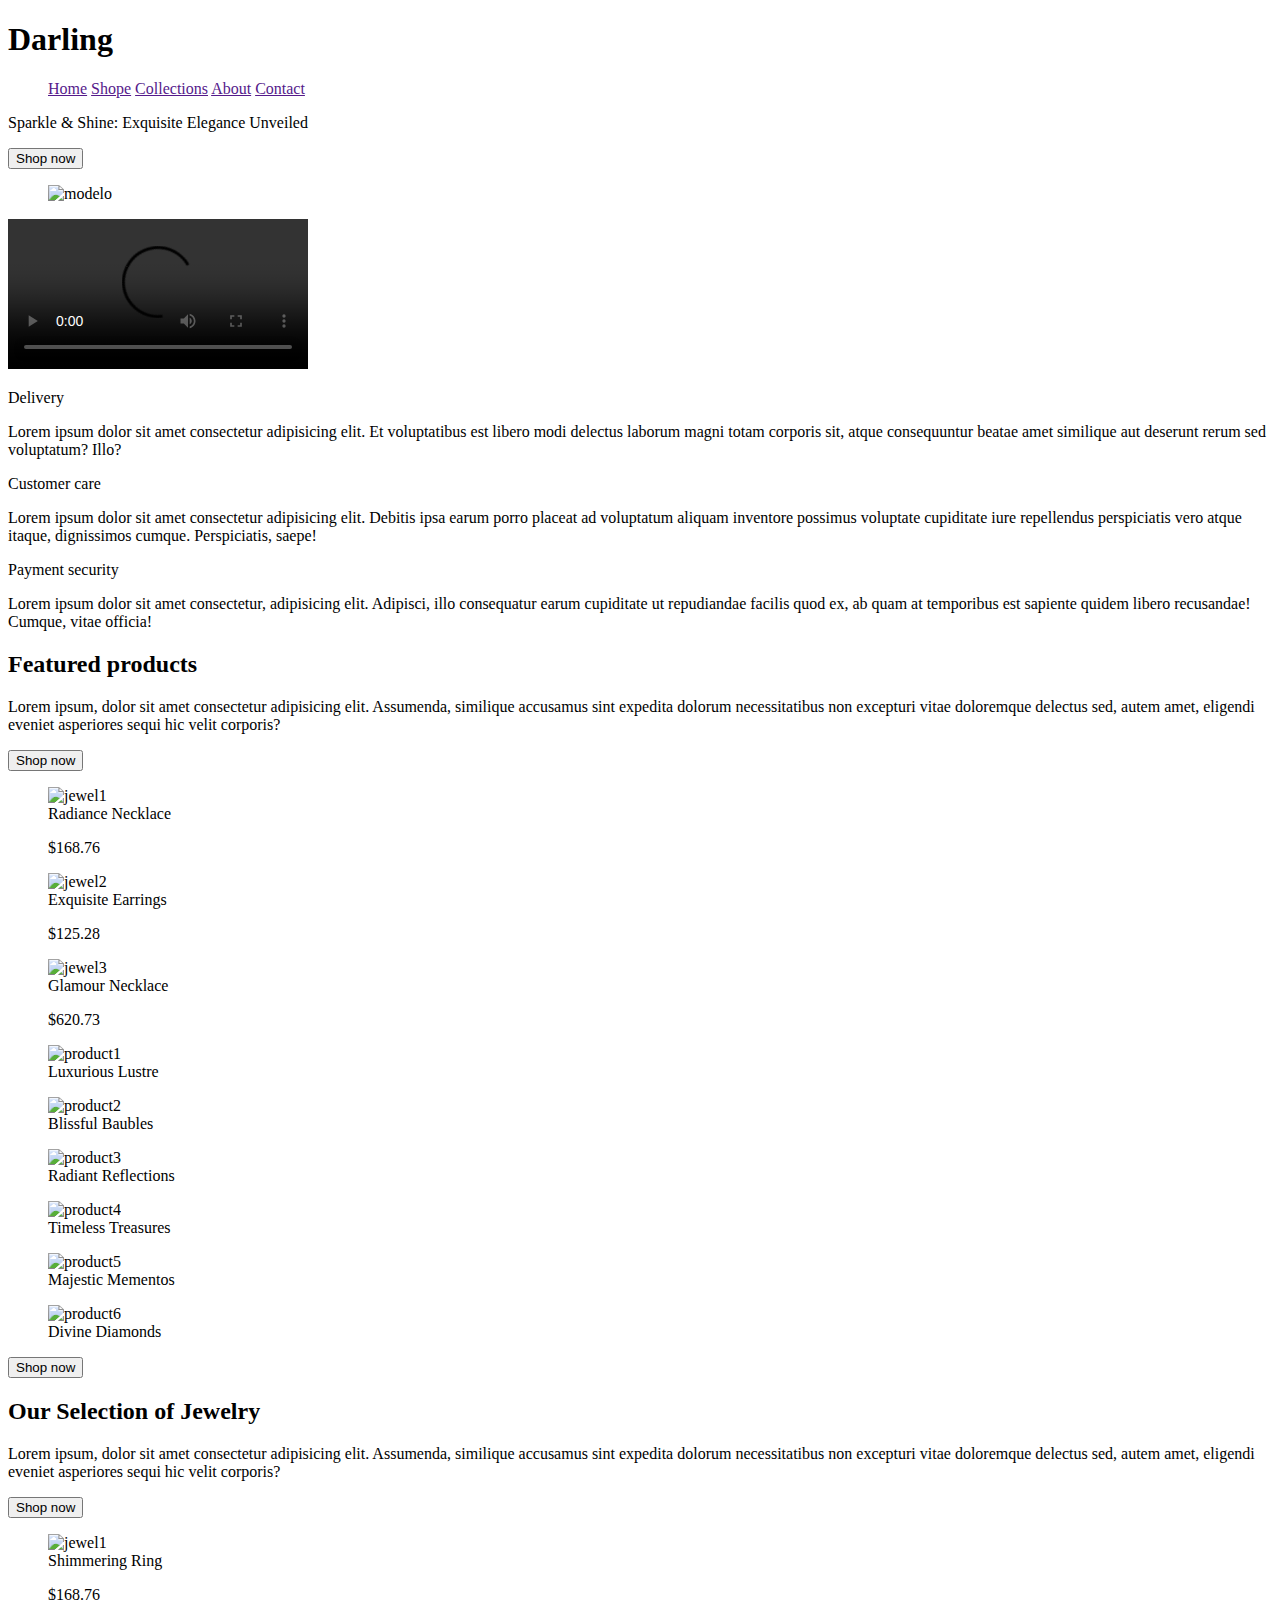
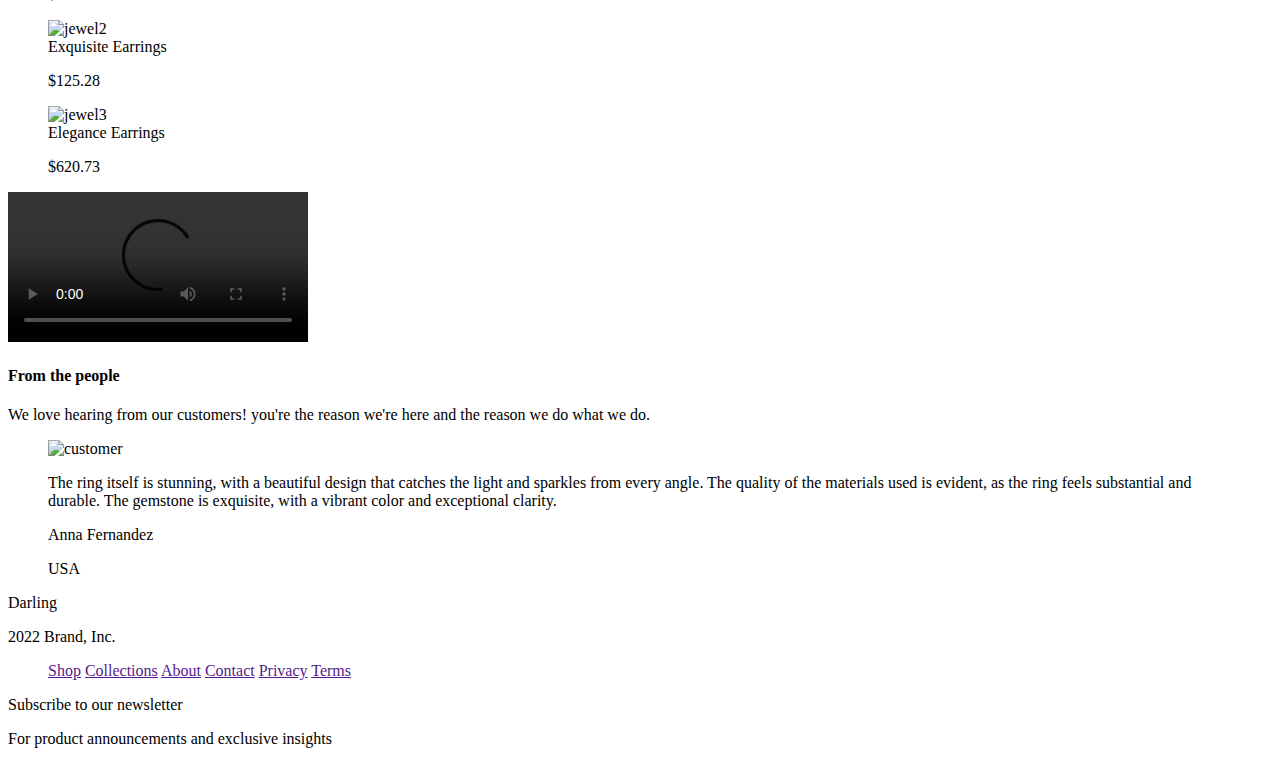
==== index.html @ a0c326d1 "Implementación inicial HTML" ====
<!DOCTYPE html>
<html lang="en">
  <head>
    <meta charset="UTF-8" />
    <meta name="viewport" content="width=device-width, initial-scale=1.0" />
    <link rel="stylesheet" href="./styles.css" />
    <title>Proyecto Integrador 1: Joyería</title>
  </head>

  <body>
    <header>
      <section>
        <h1>Darling</h1>
      </section>
      <nav>
        <ul class="navegation">
          <a href="">Home</a>
          <a href="">Shope</a>
          <a href="">Collections</a>
          <a href="">About</a>
          <a href="">Contact</a>
        </ul>
      </nav>
    </header>

    <section class="main-section">
      <main>
        <p>Sparkle & Shine: Exquisite Elegance Unveiled</p>
        <button name="button">Shop now</button>
        <figure>
          <img src="" alt="modelo" />
        </figure>
        <video src="" controls>
          <p>
            Tu navegador no soporta HTML5 video. Aquí está el
            <a href="">enlace del video</a>.
          </p>
        </video>
      </main>
    </section>

    <section class="iconos">
      <div>
        <p class="title">Delivery</p>
        <p>
          Lorem ipsum dolor sit amet consectetur adipisicing elit. Et
          voluptatibus est libero modi delectus laborum magni totam corporis
          sit, atque consequuntur beatae amet similique aut deserunt rerum sed
          voluptatum? Illo?
        </p>
      </div>
      <div>
        <p class="title">Customer care</p>
        <p>
          Lorem ipsum dolor sit amet consectetur adipisicing elit. Debitis ipsa
          earum porro placeat ad voluptatum aliquam inventore possimus voluptate
          cupiditate iure repellendus perspiciatis vero atque itaque,
          dignissimos cumque. Perspiciatis, saepe!
        </p>
      </div>
      <div>
        <p class="title">Payment security</p>
        <p>
          Lorem ipsum dolor sit amet consectetur, adipisicing elit. Adipisci,
          illo consequatur earum cupiditate ut repudiandae facilis quod ex, ab
          quam at temporibus est sapiente quidem libero recusandae! Cumque,
          vitae officia!
        </p>
      </div>
    </section>

    <section class="featured">
      <h2>Featured products</h2>
      <p>
        Lorem ipsum, dolor sit amet consectetur adipisicing elit. Assumenda,
        similique accusamus sint expedita dolorum necessitatibus non excepturi
        vitae doloremque delectus sed, autem amet, eligendi eveniet asperiores
        sequi hic velit corporis?
      </p>
      <button name="button">Shop now</button>
      <div>
        <figure>
          <img src="" alt="jewel1" />
          <figcaption>Radiance Necklace</figcaption>
          <p>$168.76</p>
        </figure>
        <figure>
          <img src="" alt="jewel2" />
          <figcaption>Exquisite Earrings</figcaption>
          <p>$125.28</p>
        </figure>
        <figure>
          <img src="" alt="jewel3" />
          <figcaption>Glamour Necklace</figcaption>
          <p>$620.73</p>
        </figure>
      </div>
    </section>

    <section class="Collections">
      <figure>
        <img src="" alt="product1" />
        <figcaption>Luxurious Lustre</figcaption>
      </figure>
      <figure>
        <img src="" alt="product2" />
        <figcaption>Blissful Baubles</figcaption>
      </figure>
      <figure>
        <img src="" alt="product3" />
        <figcaption>Radiant Reflections</figcaption>
      </figure>
      <figure>
        <img src="" alt="product4" />
        <figcaption>Timeless Treasures</figcaption>
      </figure>
      <figure>
        <img src="" alt="product5" />
        <figcaption>Majestic Mementos</figcaption>
      </figure>
      <figure>
        <img src="" alt="product6" />
        <figcaption>Divine Diamonds</figcaption>
      </figure>
      <button name="button">Shop now</button>
    </section>

    <section class="selection">
      <h2>Our Selection of Jewelry</h2>
      <p>
        Lorem ipsum, dolor sit amet consectetur adipisicing elit. Assumenda,
        similique accusamus sint expedita dolorum necessitatibus non excepturi
        vitae doloremque delectus sed, autem amet, eligendi eveniet asperiores
        sequi hic velit corporis?
      </p>
      <button name="button">Shop now</button>
      <div>
        <figure>
          <img src="" alt="jewel1" />
          <figcaption>Shimmering Ring</figcaption>
          <p>$168.76</p>
        </figure>
        <figure>
          <img src="" alt="jewel2" />
          <figcaption>Exquisite Earrings</figcaption>
          <p>$125.28</p>
        </figure>
        <figure>
          <img src="" alt="jewel3" />
          <figcaption>Elegance Earrings</figcaption>
          <p>$620.73</p>
        </figure>
      </div>
    </section>

    <section class="story">
      <video src="" controls>
        <h3>Our story</h3>
        <p>
          Tu navegador no soporta HTML5 video. Aquí está el
          <a href="">enlace del video</a>.
        </p>
      </video>
    </section>

    <section class="our-customers">
      <div>
        <h4>From the people</h4>
        <p>
          We love hearing from our customers! you're the reason we're here and
          the reason we do what we do.
        </p>
      </div>
      <div class="experiences">
        <figure>
          <img src="" alt="customer" />
          <p>
            The ring itself is stunning, with a beautiful design that catches
            the light and sparkles from every angle. The quality of the
            materials used is evident, as the ring feels substantial and
            durable. The gemstone is exquisite, with a vibrant color and
            exceptional clarity.
          </p>
          <p>Anna Fernandez</p>
          <p>USA</p>
        </figure>
      </div>
    </section>

    <footer>
      <div>
        <p>Darling</p>
        <p>2022 Brand, Inc.</p>
      </div>
      <nav>
        <ul class="navegation-footer">
          <a href="">Shop</a>
          <a href="">Collections</a>
          <a href="">About</a>
          <a href="">Contact</a>
          <a href="">Privacy</a>
          <a href="">Terms</a>
        </ul>
      </nav>
      <div class="suscription">
        <p>Subscribe to our newsletter</p>
        <p>For product announcements and exclusive insights</p>
      </div>
    </footer>
  </body>
</html>
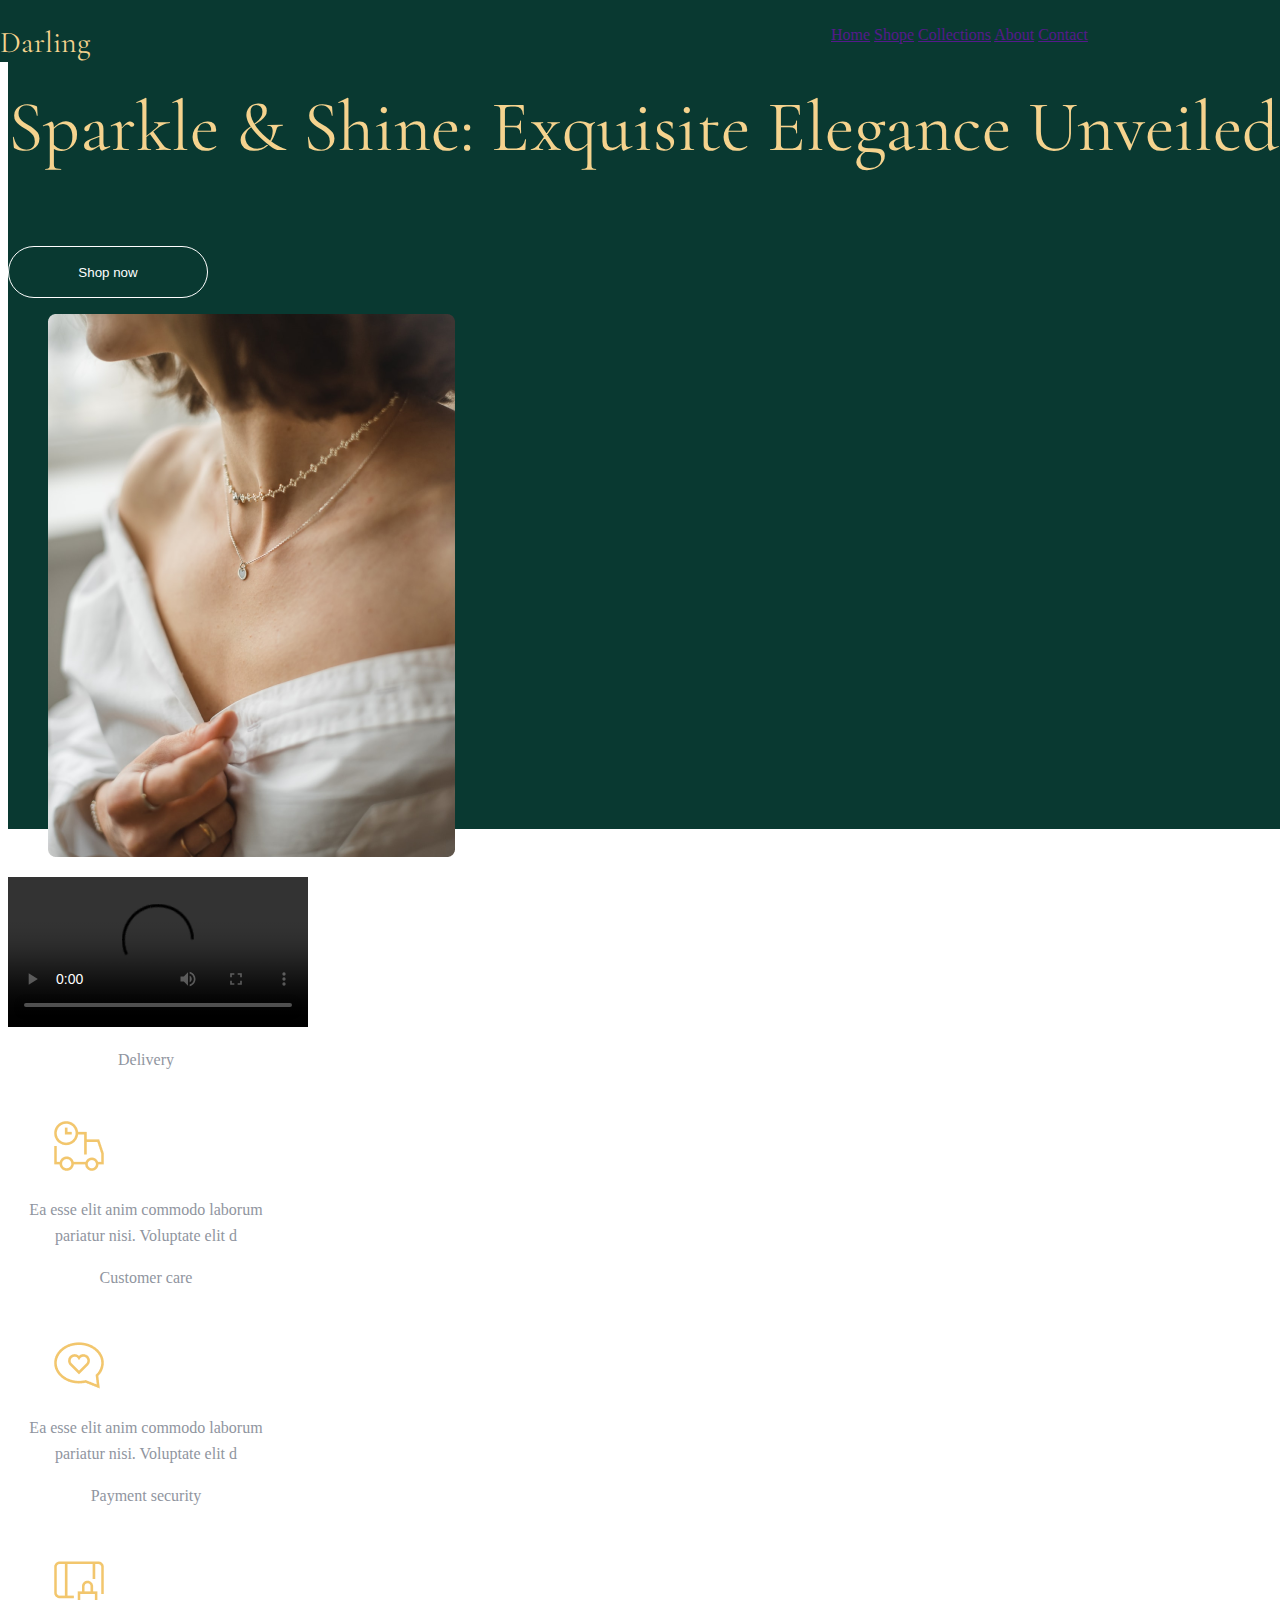
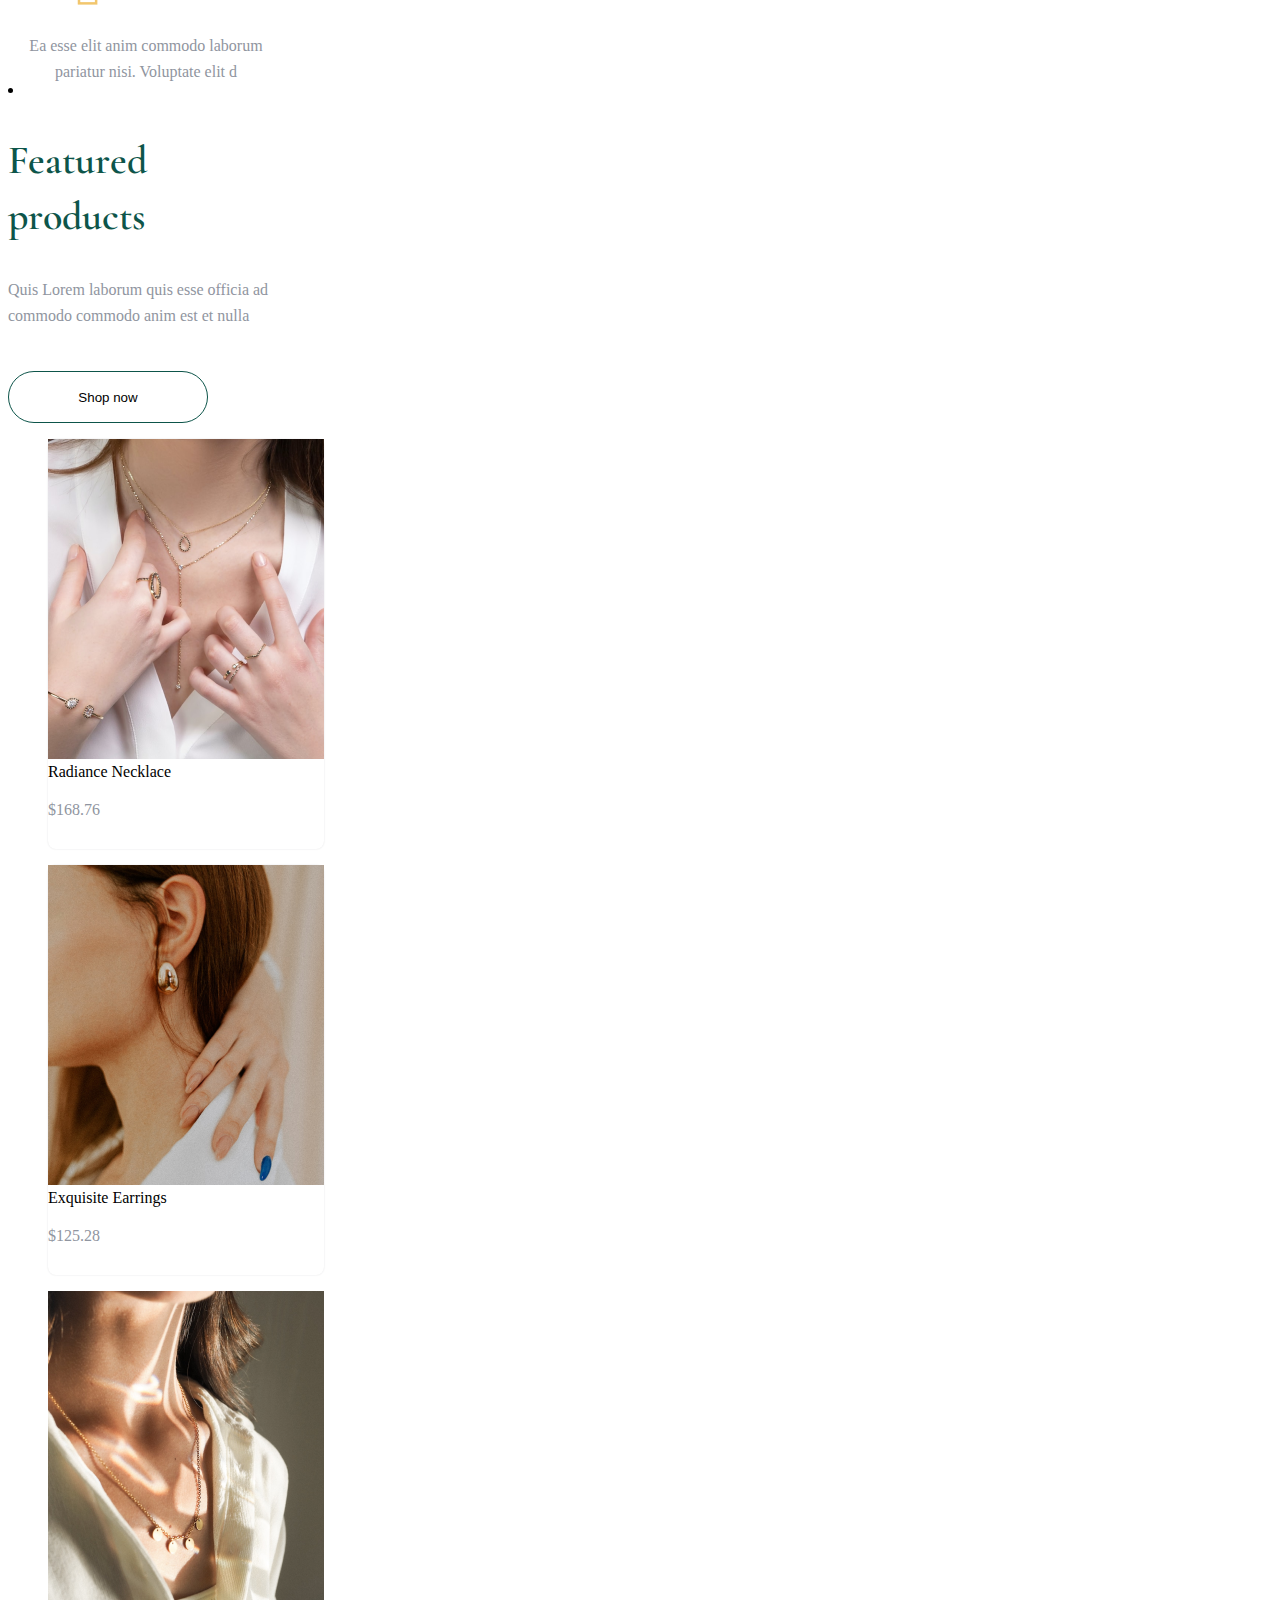
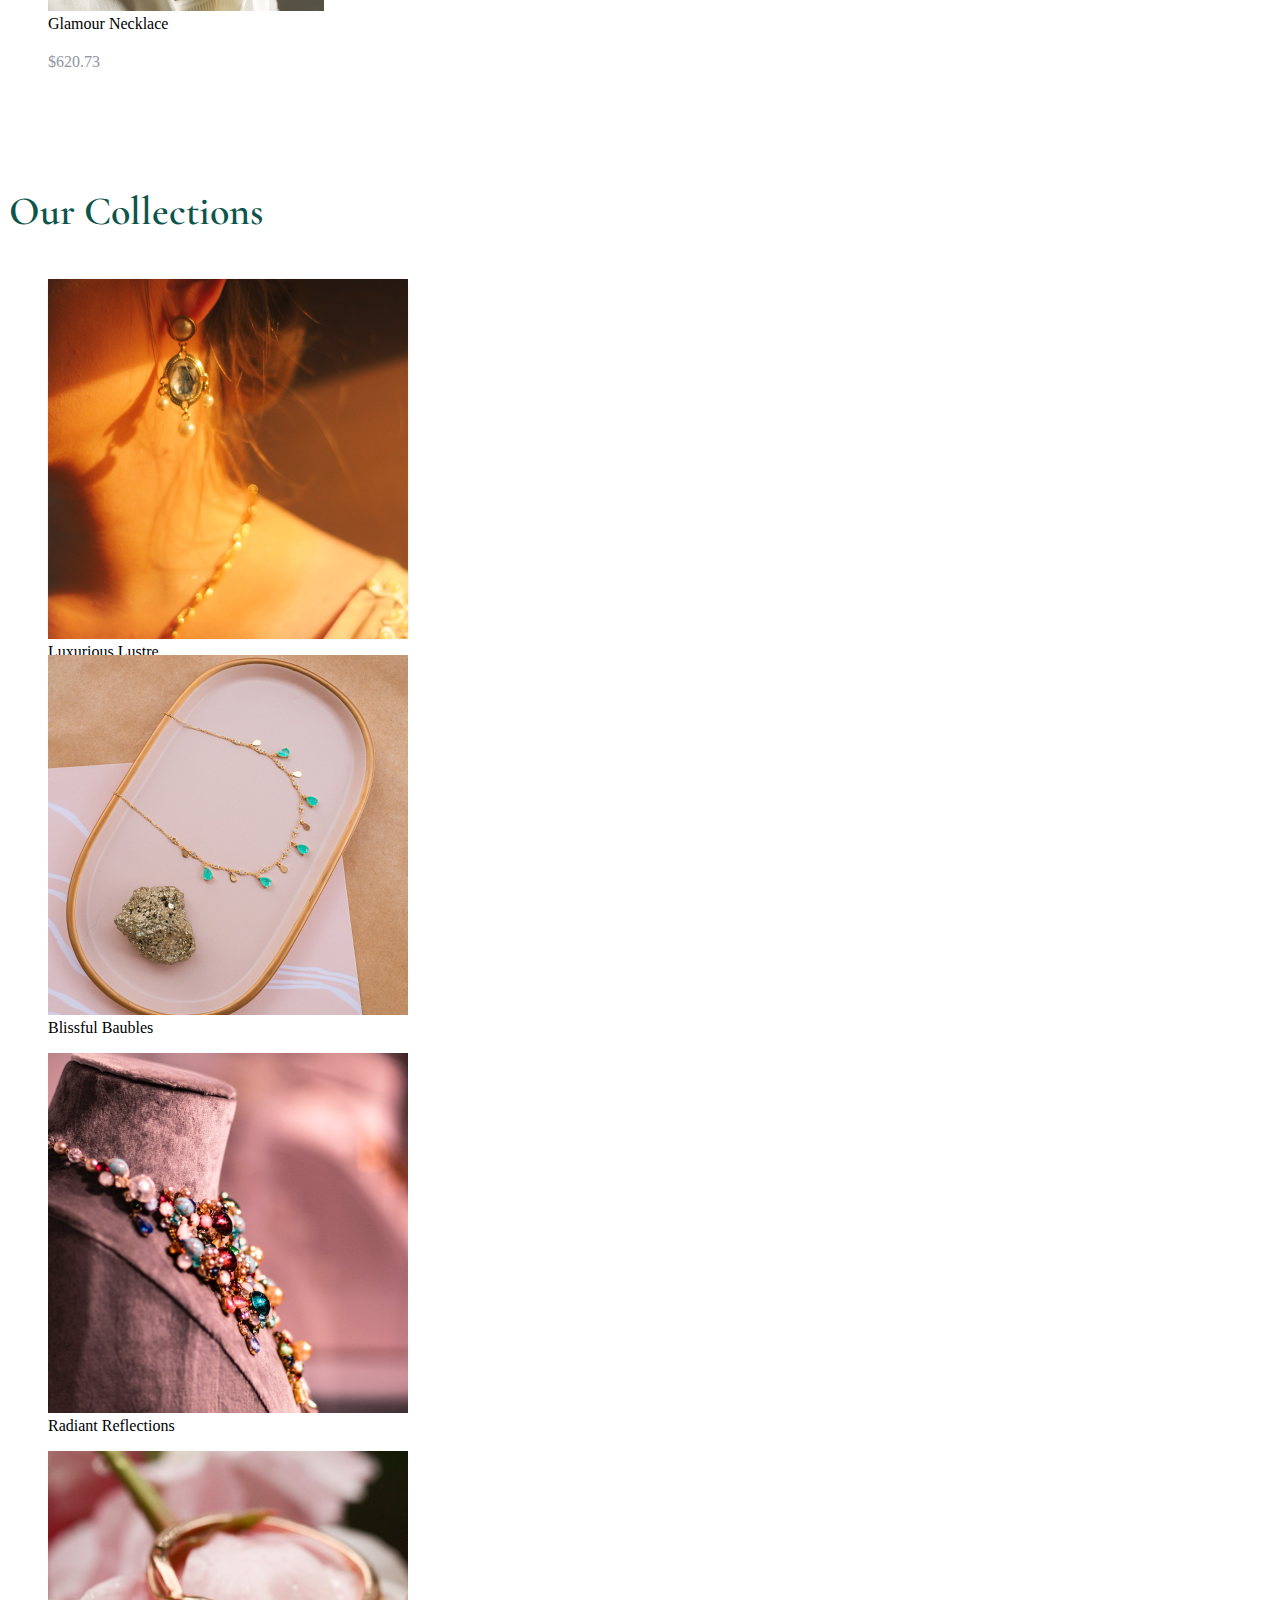
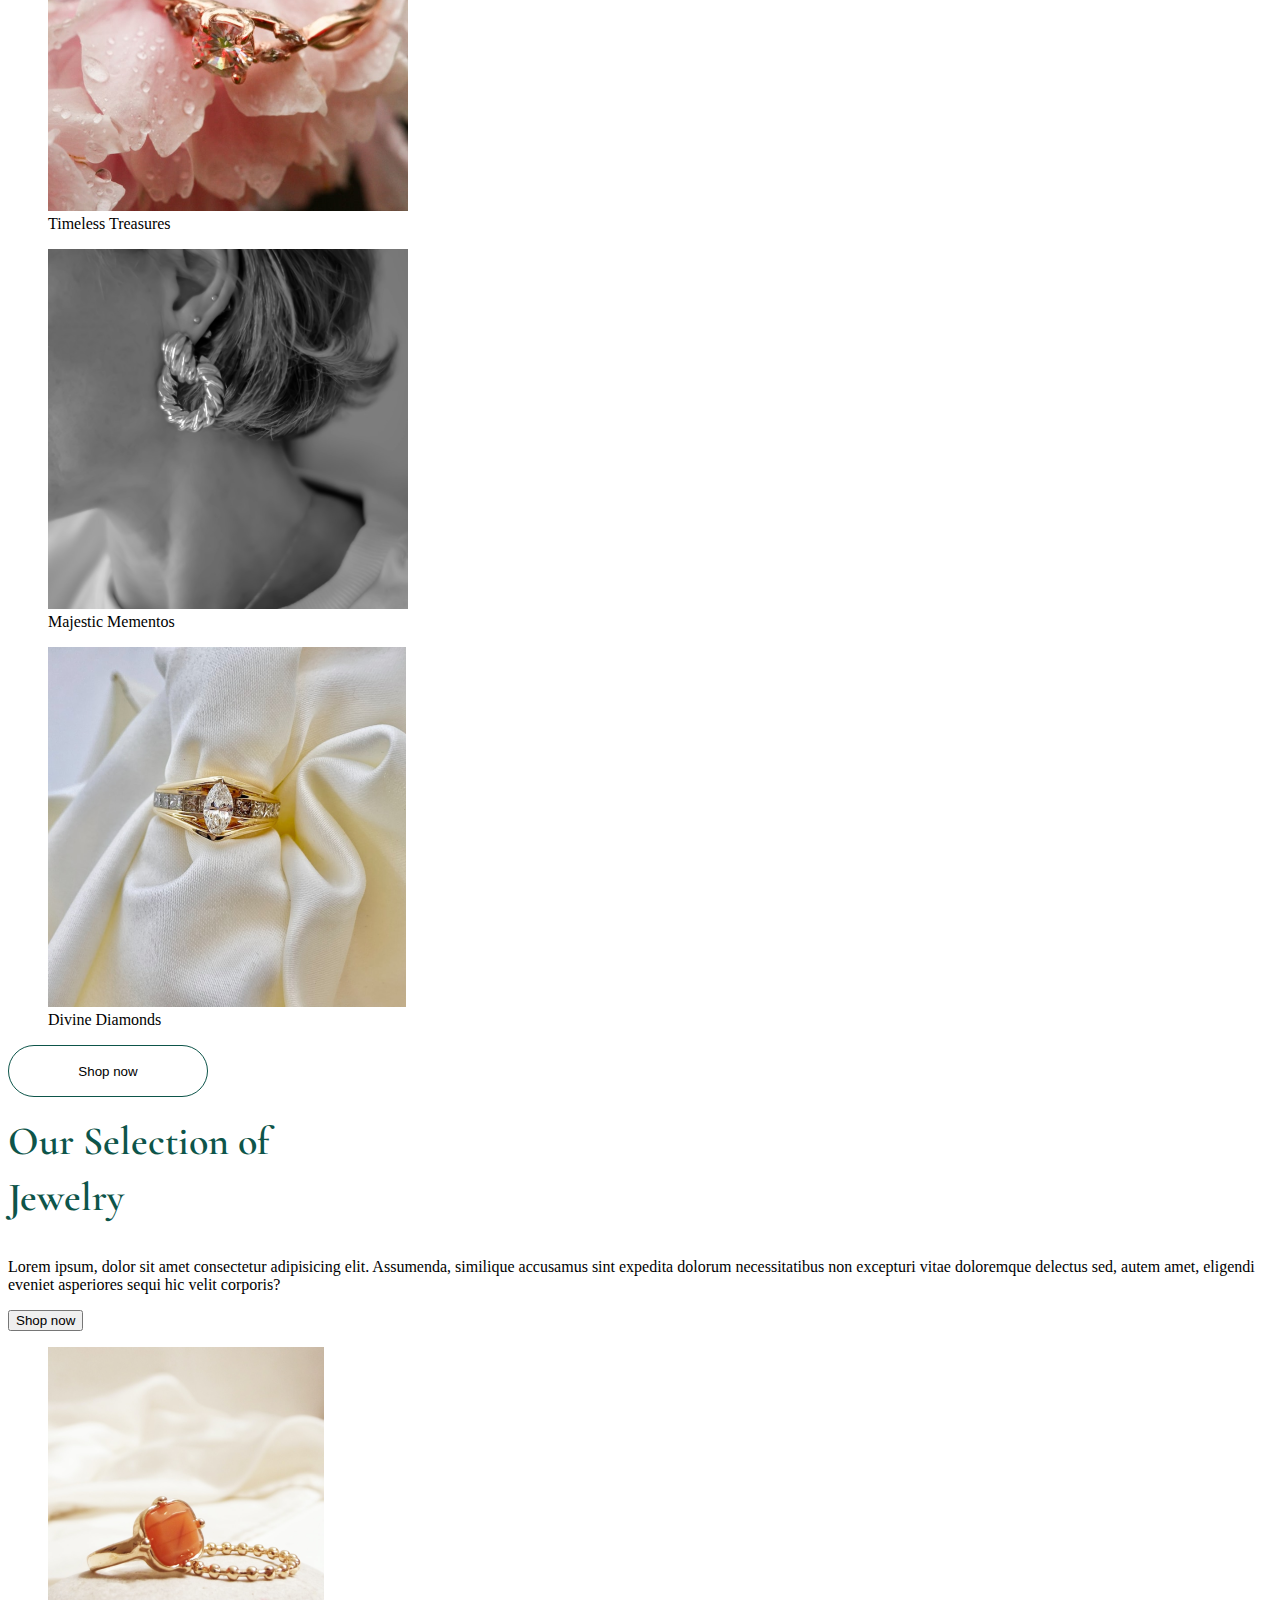
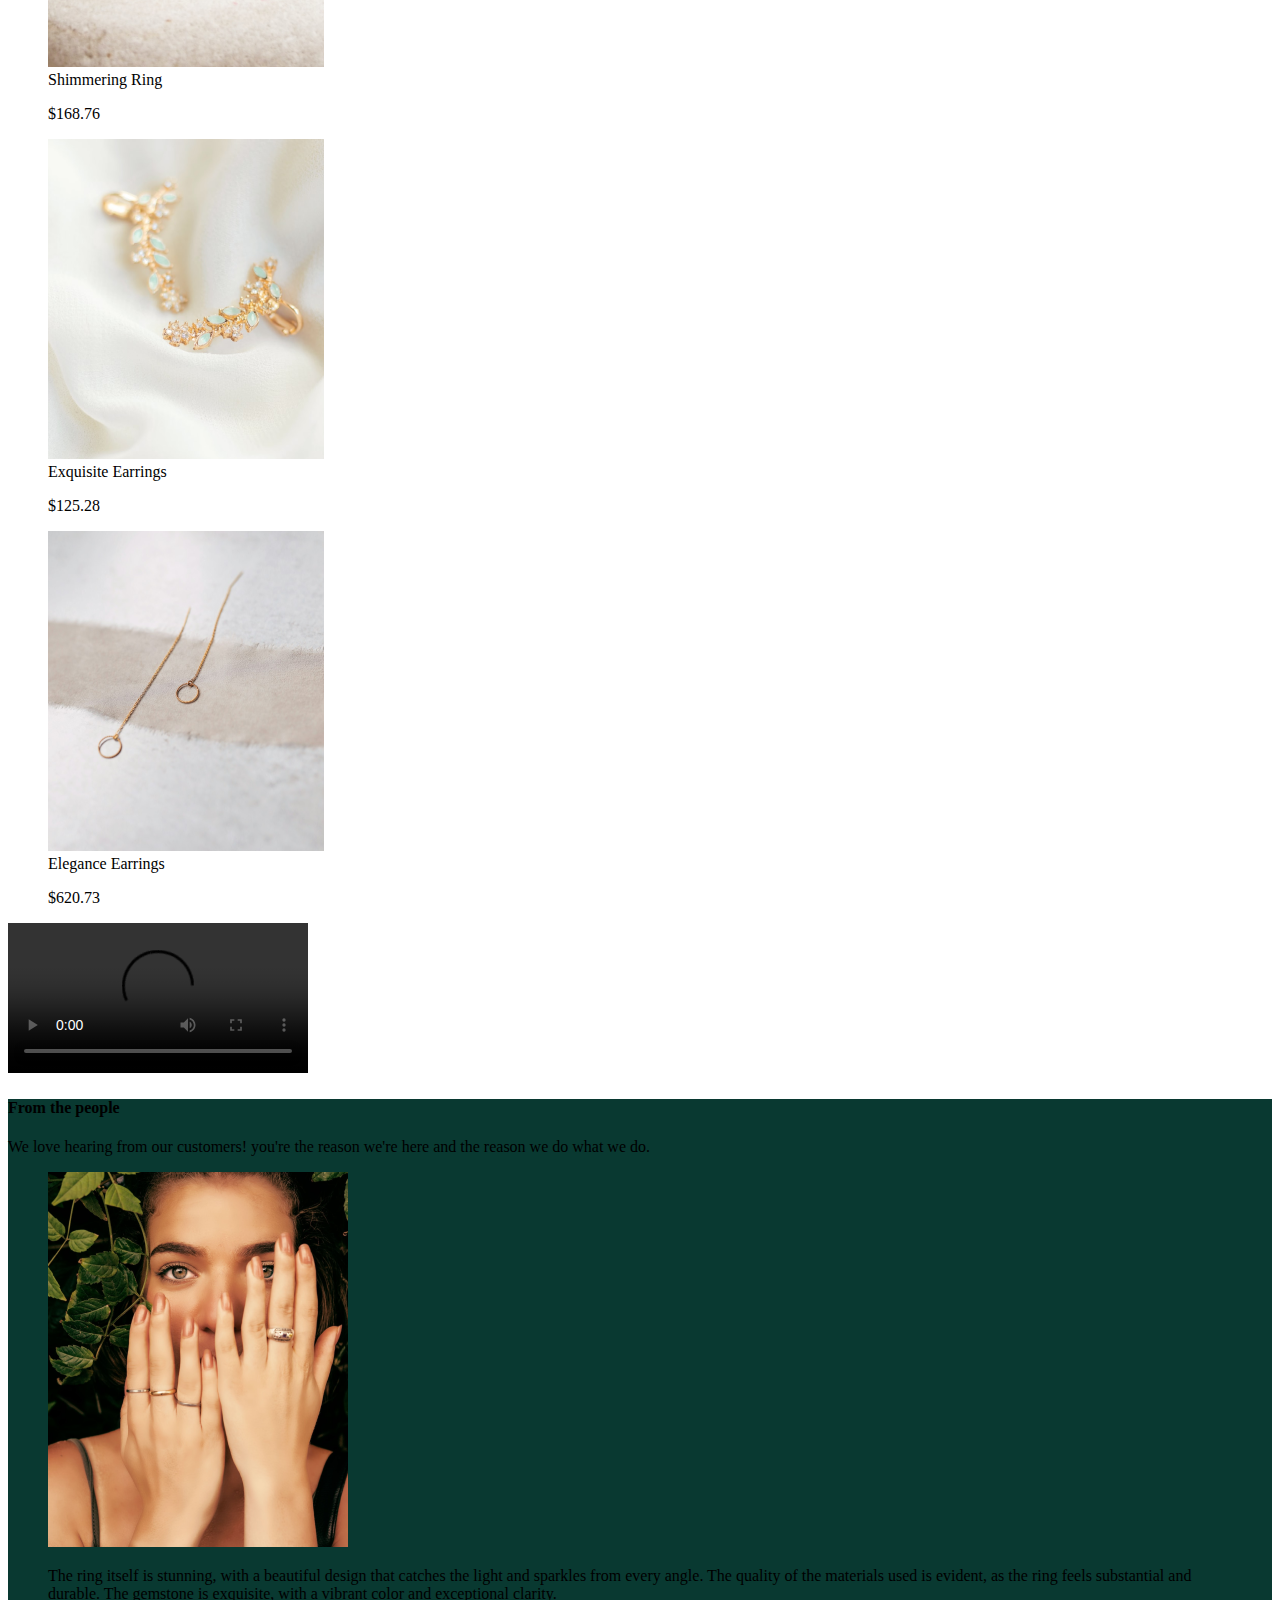
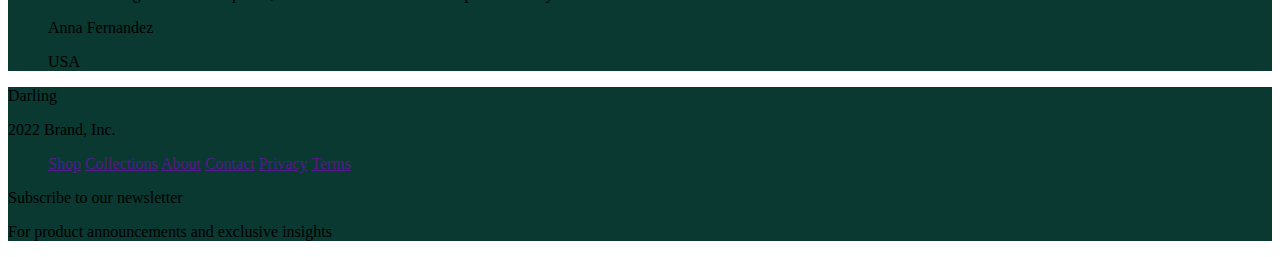
==== commit 156051f7: "avance css" ====
--- a/index.html
+++ b/index.html
@@ -4,7 +4,8 @@
     <meta charset="UTF-8" />
     <meta name="viewport" content="width=device-width, initial-scale=1.0" />
     <link rel="stylesheet" href="./styles.css" />
-    <title>Proyecto Integrador 1: Joyería</title>
+    <link href="https://fonts.googleapis.com/css2?family=Cormorant+Garamond:wght@400;700&display=swap" rel="stylesheet">
+    <title>Proyecto Integrador 1: Joyería</title> 
   </head>
 
   <body>
@@ -28,7 +29,7 @@
         <p>Sparkle & Shine: Exquisite Elegance Unveiled</p>
         <button name="button">Shop now</button>
         <figure>
-          <img src="" alt="modelo" />
+          <img src="./assets/Image 1.png" alt="modelo" />
         </figure>
         <video src="" controls>
           <p>
@@ -41,30 +42,30 @@
 
     <section class="iconos">
       <div>
-        <p class="title">Delivery</p>
-        <p>
-          Lorem ipsum dolor sit amet consectetur adipisicing elit. Et
-          voluptatibus est libero modi delectus laborum magni totam corporis
-          sit, atque consequuntur beatae amet similique aut deserunt rerum sed
-          voluptatum? Illo?
-        </p>
-      </div>
-      <div>
-        <p class="title">Customer care</p>
-        <p>
-          Lorem ipsum dolor sit amet consectetur adipisicing elit. Debitis ipsa
-          earum porro placeat ad voluptatum aliquam inventore possimus voluptate
-          cupiditate iure repellendus perspiciatis vero atque itaque,
-          dignissimos cumque. Perspiciatis, saepe!
-        </p>
-      </div>
-      <div>
-        <p class="title">Payment security</p>
-        <p>
-          Lorem ipsum dolor sit amet consectetur, adipisicing elit. Adipisci,
-          illo consequatur earum cupiditate ut repudiandae facilis quod ex, ab
-          quam at temporibus est sapiente quidem libero recusandae! Cumque,
-          vitae officia!
+        <p class="title1">Delivery</p>
+        <figure>
+          <img src="./assets/Delivery time 1.png" alt="time" />
+        </figure>
+        <p>
+          Ea esse elit anim commodo laborum pariatur nisi. Voluptate elit d
+        </p>
+      </div>
+      <div>
+        <p class="title2">Customer care</p>
+        <figure>
+          <img src="./assets/Love message 1.png" alt="love" />
+        </figure>
+        <p>
+          Ea esse elit anim commodo laborum pariatur nisi. Voluptate elit d
+        </p>
+      </div>
+      <div>
+        <p class="title3">Payment security</p>
+        <figure>
+          <img src="./assets/Lock landscape 1.png" alt="lock" />
+        </figure>
+        <p>
+          Ea esse elit anim commodo laborum pariatur nisi. Voluptate elit d
         </p>
       </div>
     </section>
@@ -72,54 +73,52 @@
     <section class="featured">
       <h2>Featured products</h2>
       <p>
-        Lorem ipsum, dolor sit amet consectetur adipisicing elit. Assumenda,
-        similique accusamus sint expedita dolorum necessitatibus non excepturi
-        vitae doloremque delectus sed, autem amet, eligendi eveniet asperiores
-        sequi hic velit corporis?
+        Quis Lorem laborum quis esse officia ad commodo commodo anim est et nulla 
       </p>
       <button name="button">Shop now</button>
       <div>
-        <figure>
-          <img src="" alt="jewel1" />
+        <figure class="image1">
+          <img src="./assets/Image 3.png" alt="jewel1" />
           <figcaption>Radiance Necklace</figcaption>
           <p>$168.76</p>
         </figure>
-        <figure>
-          <img src="" alt="jewel2" />
+        <figure class="image2">
+          <img src="./assets/Image 4.png" alt="jewel2" />
           <figcaption>Exquisite Earrings</figcaption>
           <p>$125.28</p>
         </figure>
-        <figure>
-          <img src="" alt="jewel3" />
+        <figure class="image3">
+          <img src="./assets/Image 5.png" alt="jewel3" />
           <figcaption>Glamour Necklace</figcaption>
           <p>$620.73</p>
         </figure>
       </div>
     </section>
 
-    <section class="Collections">
-      <figure>
-        <img src="" alt="product1" />
+    <section class="collections">
+      <p>Our Collections</p>
+      <figure id="product1">
+        <img src="./assets/Image 6.png" alt="product1" />
         <figcaption>Luxurious Lustre</figcaption>
       </figure>
-      <figure>
-        <img src="" alt="product2" />
+      <figure id="product2">
+        <img src="./assets/Image 7.png" alt="product2" />
         <figcaption>Blissful Baubles</figcaption>
       </figure>
-      <figure>
-        <img src="" alt="product3" />
+      <figure id="product3">
+        <img src="./assets/Image 8.png" alt="product3" />
         <figcaption>Radiant Reflections</figcaption>
       </figure>
-      <figure>
-        <img src="" alt="product4" />
+      <figure id="product4">
+        <img src="./assets/Image 9.png" alt="product4" />
         <figcaption>Timeless Treasures</figcaption>
       </figure>
-      <figure>
-        <img src="" alt="product5" />
+      <figure id="product5">
+        <img src="./assets/Image 10.png" alt="product5" />
         <figcaption>Majestic Mementos</figcaption>
       </figure>
-      <figure>
-        <img src="" alt="product6" />
+      <figure id="product6">
+        <img src="./assets/Image 11.png" alt="product6" />
         <figcaption>Divine Diamonds</figcaption>
       </figure>
       <button name="button">Shop now</button>
@@ -136,17 +135,17 @@
       <button name="button">Shop now</button>
       <div>
         <figure>
-          <img src="" alt="jewel1" />
+          <img src="./assets/Image 12.png" alt="jewel1" />
           <figcaption>Shimmering Ring</figcaption>
           <p>$168.76</p>
         </figure>
         <figure>
-          <img src="" alt="jewel2" />
+          <img src="./assets/Image 13.png" alt="jewel2" />
           <figcaption>Exquisite Earrings</figcaption>
           <p>$125.28</p>
         </figure>
         <figure>
-          <img src="" alt="jewel3" />
+          <img src="./assets/Image 14.png" alt="jewel3" />
           <figcaption>Elegance Earrings</figcaption>
           <p>$620.73</p>
         </figure>
@@ -173,7 +172,7 @@
       </div>
       <div class="experiences">
         <figure>
-          <img src="" alt="customer" />
+          <img src="./assets/Image 16.png" alt="customer" />
           <p>
             The ring itself is stunning, with a beautiful design that catches
             the light and sparkles from every angle. The quality of the
--- a/styles.css
+++ b/styles.css
@@ -0,0 +1,306 @@
+
+
+
+header{
+  position: absolute;
+  height: 62px;
+  left: 0px;
+  right: 0px;
+  top: 0px;
+  background-color: #093931;
+  width: 1440px
+}
+
+h1{
+  font-family: Cormorant Garamond;
+  font-size: 30px;
+  font-weight: 400;
+  line-height: 46px;
+  letter-spacing: 0em;
+  text-align: left;
+  color: #F5D38E;
+}
+
+.navegation{
+  position: absolute;
+  width: 431px;
+  height: 43px;
+  right: 218px;
+  top: 10px;
+  left: 791px;
+}
+
+main{
+  background-color: #093931;
+  width: 1440px;
+  height: 821px;
+  display: inline-block;
+  flex-flow:row;
+  align-content: flex-start;
+}
+
+main p{
+font-family: Cormorant Garamond;
+font-size: 72px;
+font-weight: 400;
+line-height: 94px;
+letter-spacing: 0em;
+text-align: left;
+color: #F5D38E;
+}
+
+main button{
+  width: 200px;
+  height: 52px;
+  top: 538px;
+  left: 132px;
+  padding: 12px, 59px, 12px, 59px;
+  border-radius: 26px;
+  border: 1px solid #FFFFFF;
+  background: #093931;
+  color:#FFFFFF;
+}
+
+.main video{
+  width: 241px;
+  height: 321px;
+  top: 250px;
+  left: 1051px;
+  border-radius: 121px, 121px, 0px, 0px;
+  flex-direction: row;
+  flex-flow: end;
+  align-content: end;
+} 
+
+.main img{
+  width: 407px;
+  height: 543px;
+  top: 139px;
+  left: 741px;
+  border-radius: 8px;
+  display: inline;
+  align-content: flex-end;
+}
+
+.iconos{
+  width: 1440px;
+  height: 232px;
+  top: 845px;
+  background: #FFFFFF;
+  display:inline-block;
+  flex-flow:row;
+  align-content: flex-start;
+}
+
+img[src="./assets/Delivery time 1.png"]{
+  width: 62px;
+  height: 62px;
+  top: 36px;
+  left: 287px;
+}
+
+img[src="./assets/Love message 1.png"]{
+  width: 62px;
+  height: 62px;
+  top: 36px;
+  left: 690px;
+}
+
+img[src="./assets/Lock landscape 1.png"]{
+  width: 62px;
+  height: 62px;
+  top: 36px;
+  left: 1093px;
+}
+
+.tittle1{
+  width: 70px;
+  height: 28px;
+  top: 116px;
+  left: 284px;
+  font-family: Cormorant Garamond;
+  font-size: 18px;
+  font-weight: 600;
+  line-height: 28px;
+  letter-spacing: 0em;
+  text-align: center;
+  color: #171A1F;  
+}
+
+.tittle2{
+  width: 120px;
+  height: 28px;
+  top: 116px;
+  left: 662px;
+  font-family: Cormorant Garamond;
+  font-size: 18px;
+  font-weight: 600;
+  line-height: 28px;
+  letter-spacing: 0em;
+  text-align: center;
+  color: #171A1F;  
+}
+
+.tittle3{
+  width: 143px;
+  height: 28px;
+  top: 116px;
+  left: 1054px;
+  font-family: Cormorant Garamond;
+  font-size: 18px;
+  font-weight: 600;
+  line-height: 28px;
+  letter-spacing: 0em;
+  text-align: center;
+  color: #171A1F;  
+}
+
+.iconos p{
+  width: 276px;
+  height: 52px;
+  top: 144px;
+  left: 180px;
+  font-family: Manrope;
+  font-size: 16px;
+  font-weight: 400;
+  line-height: 26px;
+  letter-spacing: 0em;
+  text-align: center;
+  color: #9095A0;
+  
+}
+
+.featured{
+  width: 1440px;
+  height: 506px;
+  top: 1101px;
+  background: #FFFFFF;
+  display: list-item inline;
+  flex-flow:row;
+  align-content: flex-start;
+}
+
+h2{
+  width: 264px;
+  height: 112px;
+  top: 54px;
+  left: 132px;
+  font-family: Cormorant Garamond;
+  font-size: 40px;
+  font-weight: 600;
+  line-height: 56px;
+  letter-spacing: 0em;
+  text-align: left;
+  color: #0D554A;
+}
+
+.featured p{
+  width: 264px;
+  height: 78px;
+  top: 178px;
+  left: 132px;
+  font-family: Manrope;
+  font-size: 16px;
+  font-weight: 400;
+  line-height: 26px;
+  letter-spacing: 0em;
+  text-align: left;
+  color: #9095A0;
+}
+
+.featured button{
+  width: 200px;
+  height: 52px;
+  top: 280px;
+  left: 132px;
+  padding: 12px, 59px, 12px, 59px;
+  border-radius: 26px;
+  border: 1px;
+  background: #FFFFFF;
+  border: 1px solid #0D554A;
+}
+
+.image1{
+  width: 276px;
+  height: 410px;
+  top: 48px;
+  left: 444px;
+  border-radius: 8px;
+  box-shadow: 0px 0px 1px 0px #171A1F12;
+  box-shadow: 0px 0px 2px 0px #171A1F1F;
+  flex-flow: row;
+}
+
+.image2{
+  width: 276px;
+  height: 410px;
+  top: 48px;
+  left: 744px;
+  border-radius: 8px;
+  box-shadow: 0px 0px 1px 0px #171A1F12;
+  box-shadow: 0px 0px 2px 0px #171A1F1F;
+}
+
+.image{
+  width: 276px;
+  height: 410px;
+  top: 48px;
+  left: 1044px;
+  border-radius: 8px;
+  box-shadow: 0px 0px 1px 0px #171A1F12;
+  box-shadow: 0px 0px 2px 0px #171A1F1F;
+}
+
+.collections{
+  width: 1440px;
+  height: 1082px;
+  top: 1607px;
+  display: inline-block;
+  flex-flow:row;
+  align-content: flex-start;
+}
+
+.collections p{
+  width: 255px;
+  height: 56px;
+  top: 48px;
+  left: 579px;
+  font-family: Cormorant Garamond;
+  font-size: 40px;
+  font-weight: 600;
+  line-height: 56px;
+  letter-spacing: 0em;
+  text-align: center;
+  color: #0D554A;
+}
+
+.collections button{
+  width: 200px;
+  height: 52px;
+  top: 982px;
+  left: 620px;
+  padding: 12px, 59px, 12px, 59px;
+  border-radius: 26px;
+  border: 1px;
+  background: #FFFFFF;
+  border: 1px solid #0D554A;
+
+}
+
+#product1{
+  width: 360px;
+  height: 360px;
+  top: 186px;
+  left: 132px;
+  border-radius: 8px;
+  box-shadow: 0px 0px 1px 0px #171A1F12;
+  box-shadow: 0px 0px 2px 0px #171A1F1F;
+}
+
+.our-customers{
+  background-color: #093931;
+}
+
+footer{
+  background-color: #093931;
+}
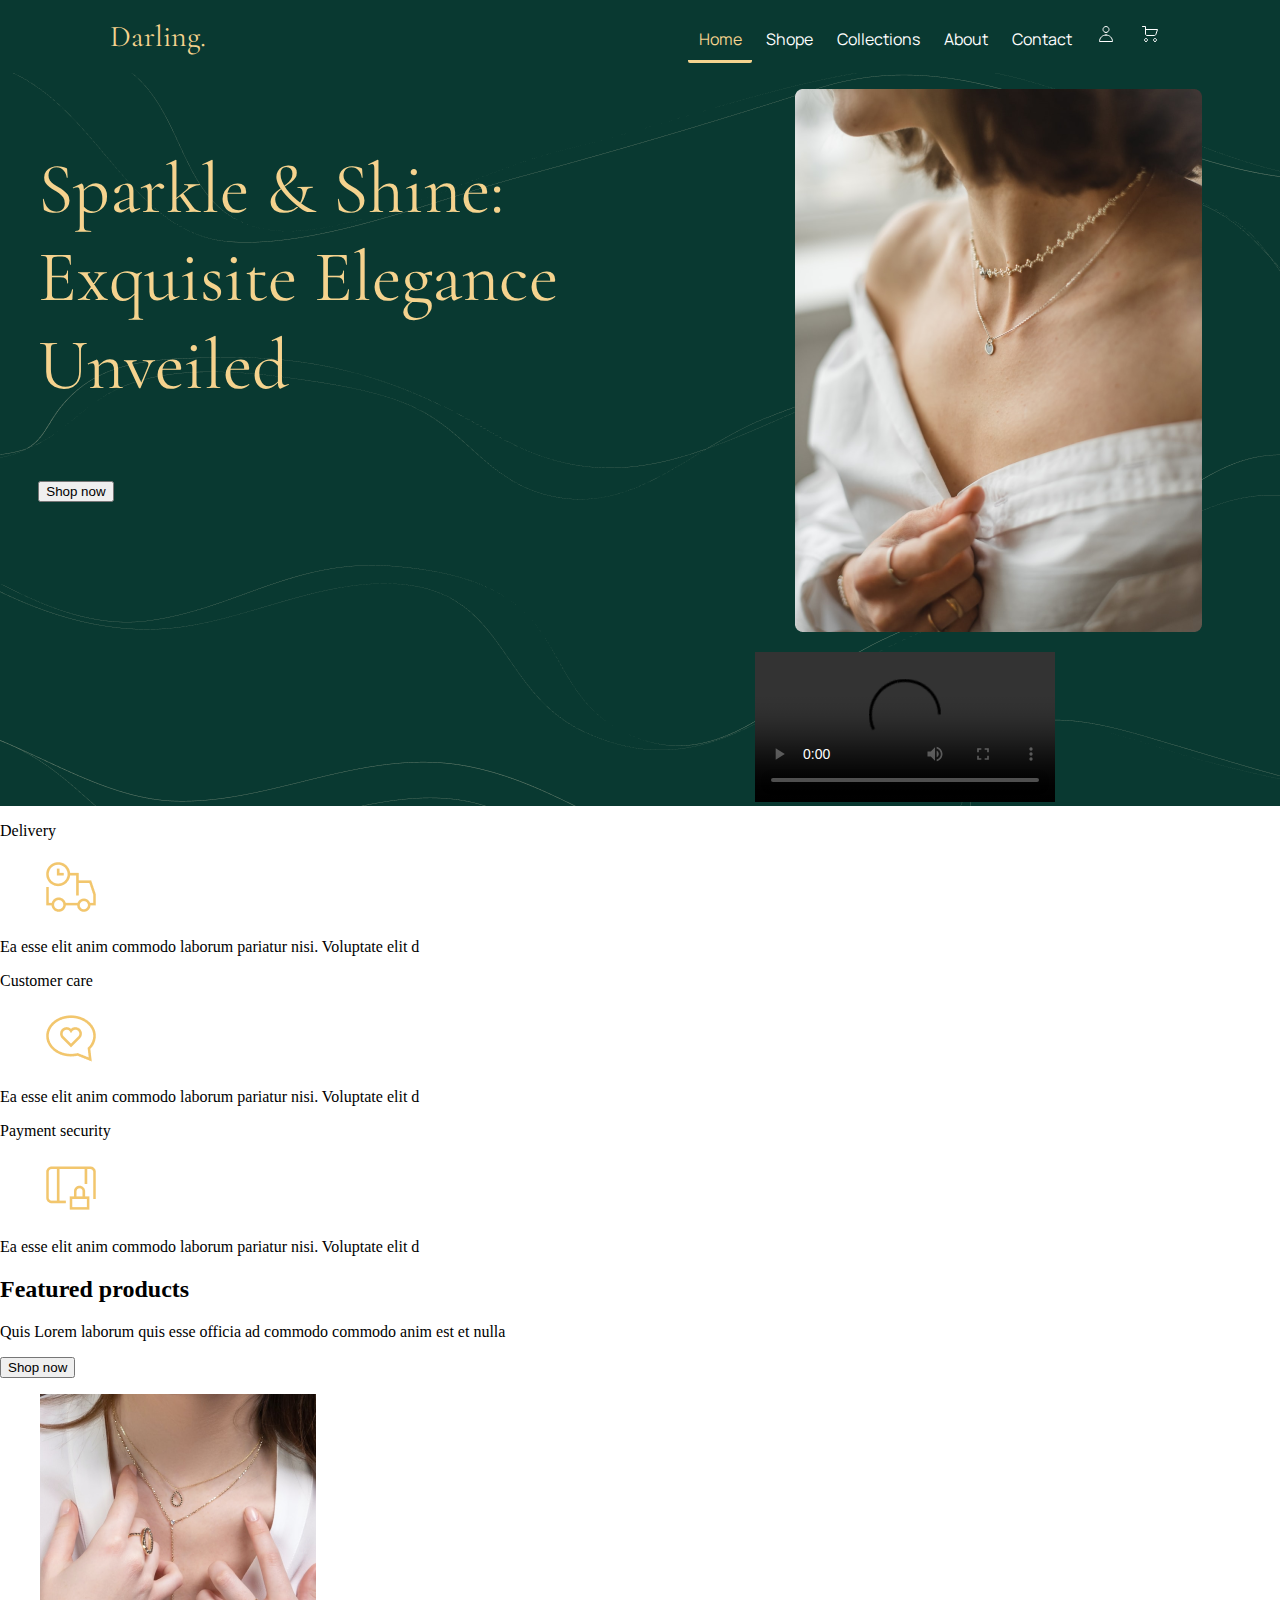
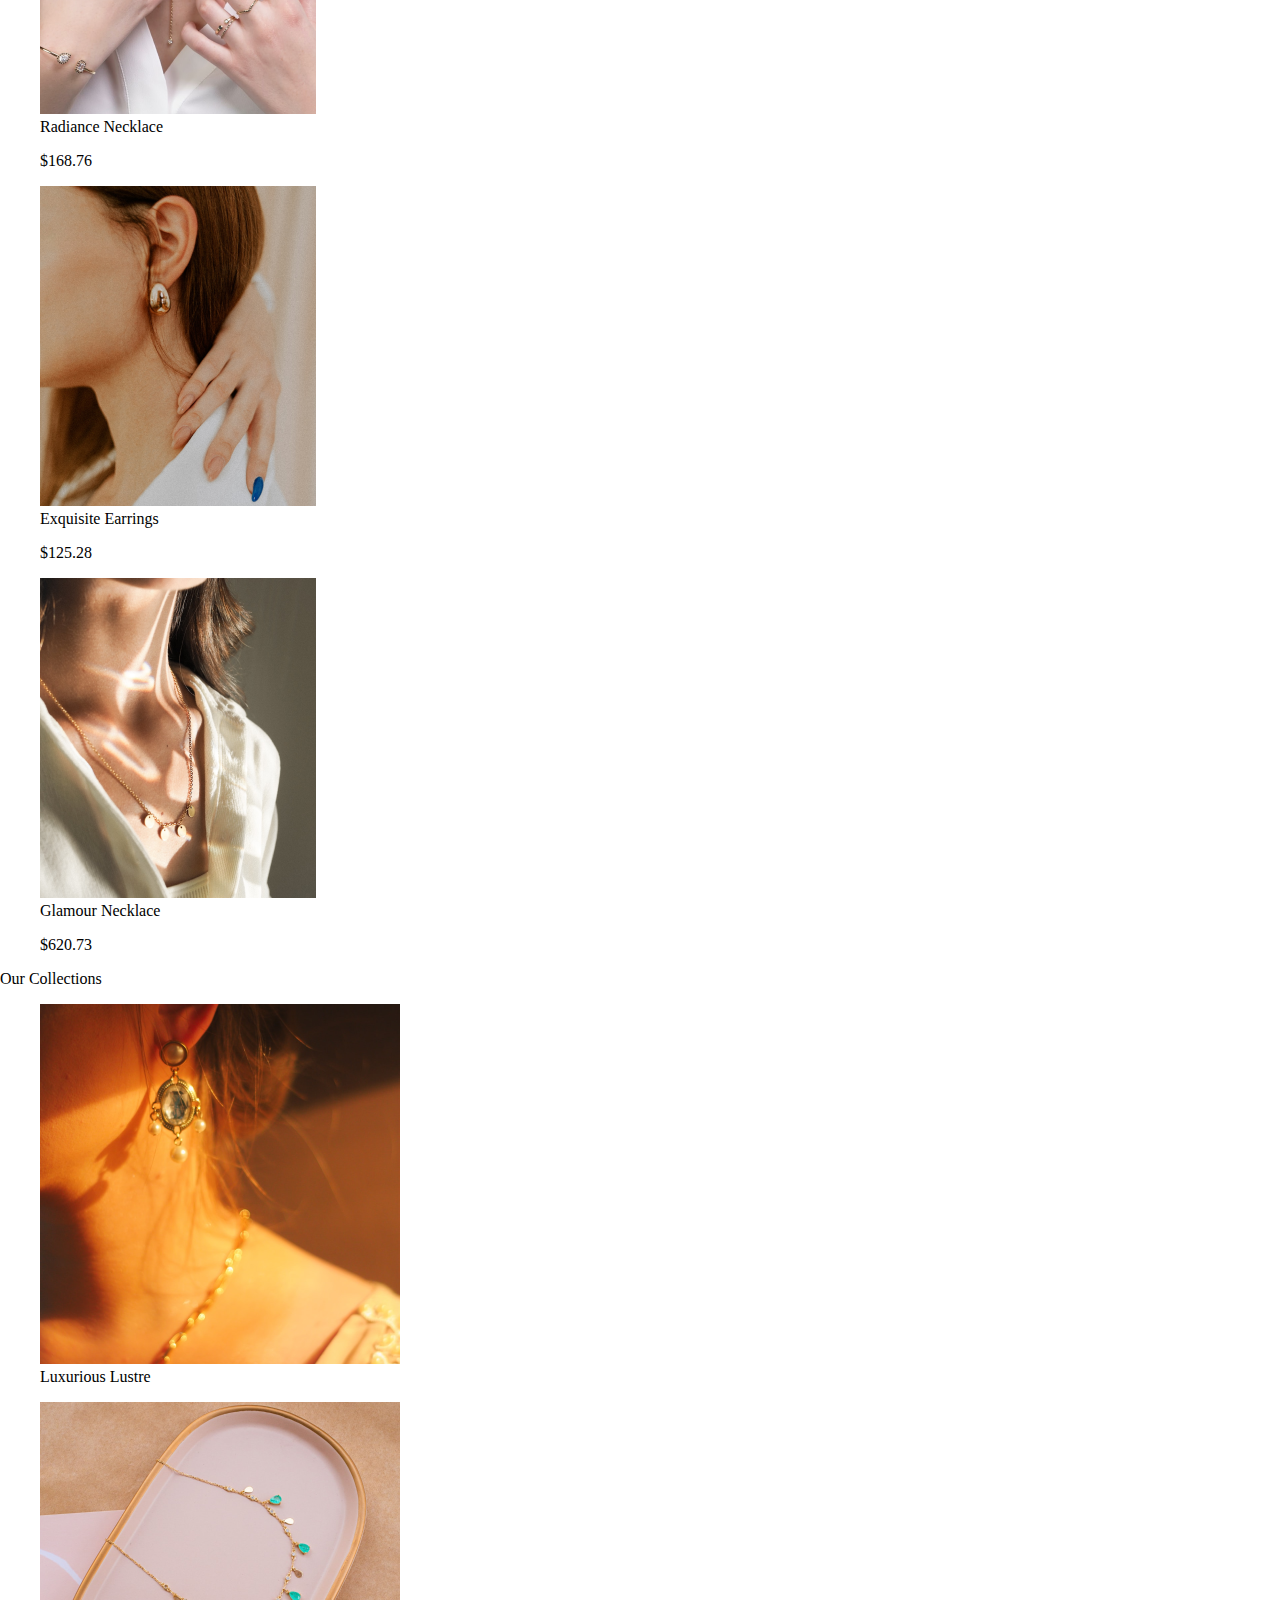
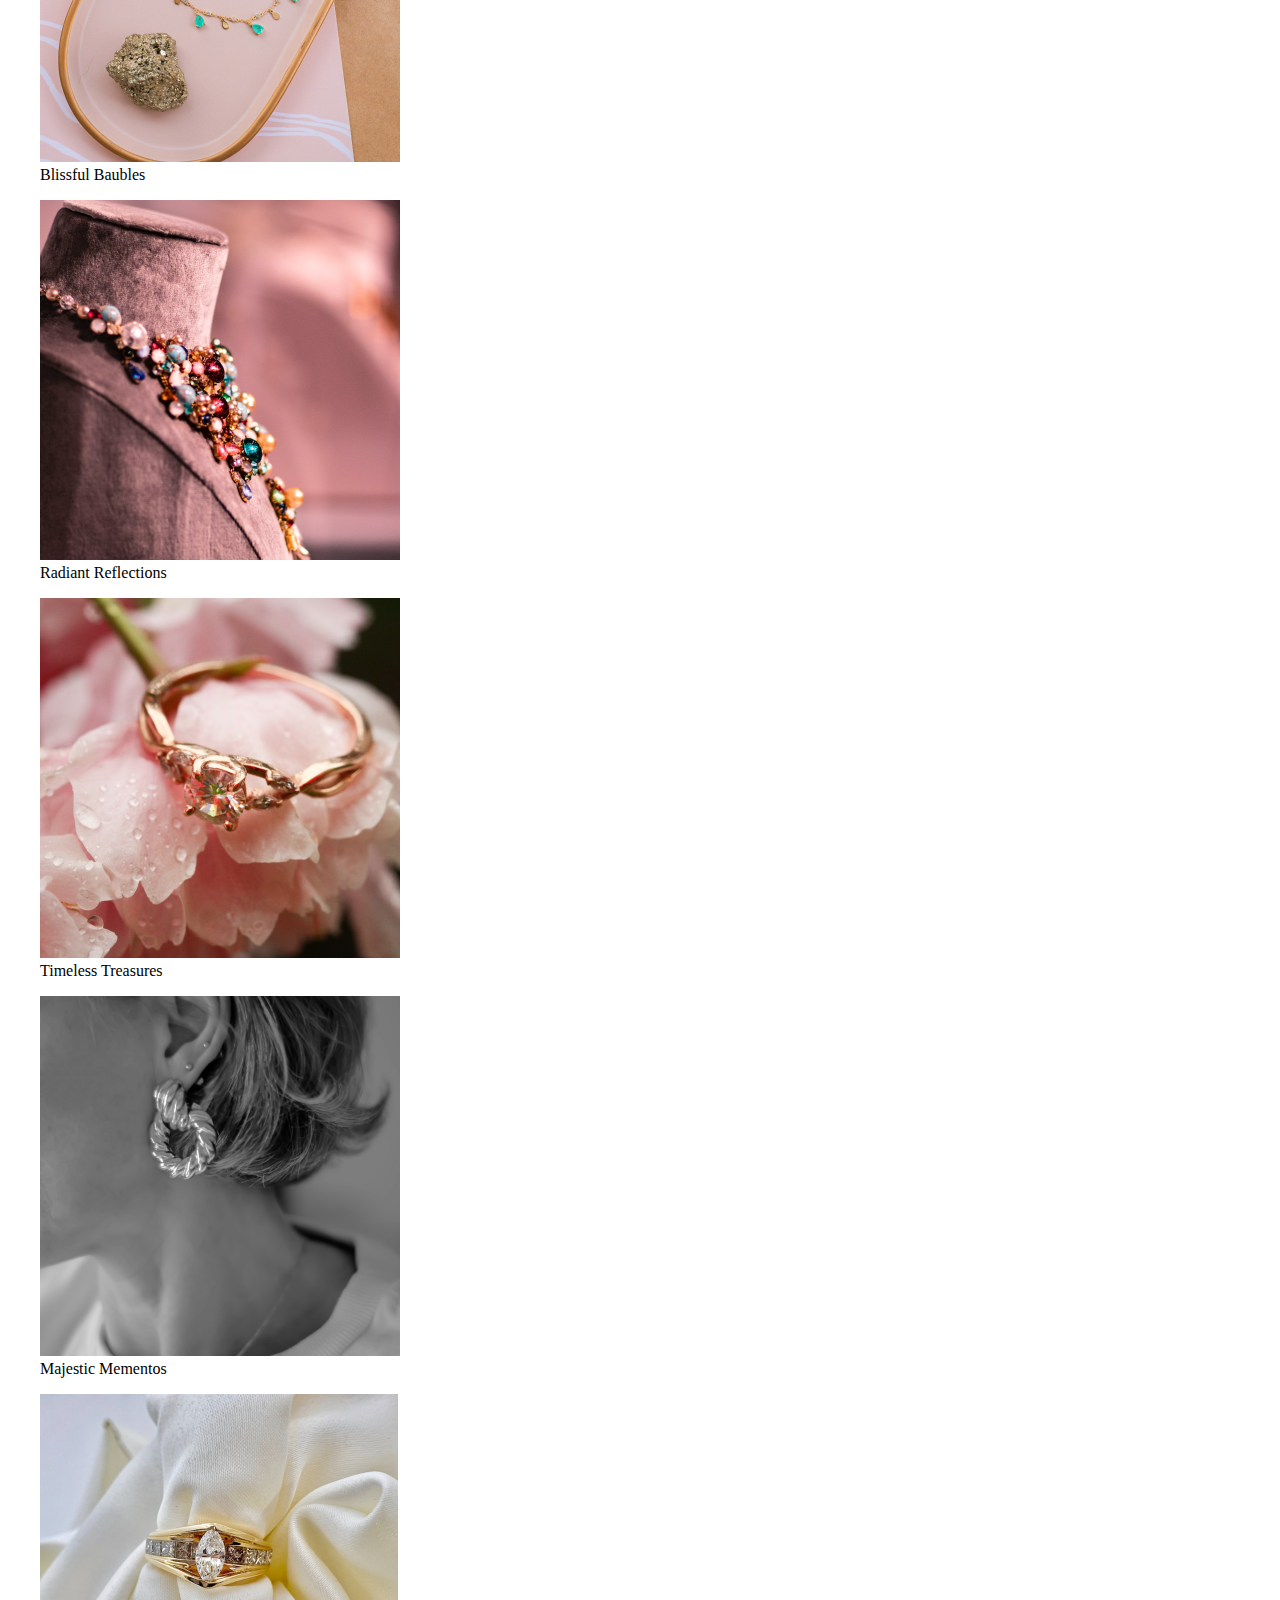
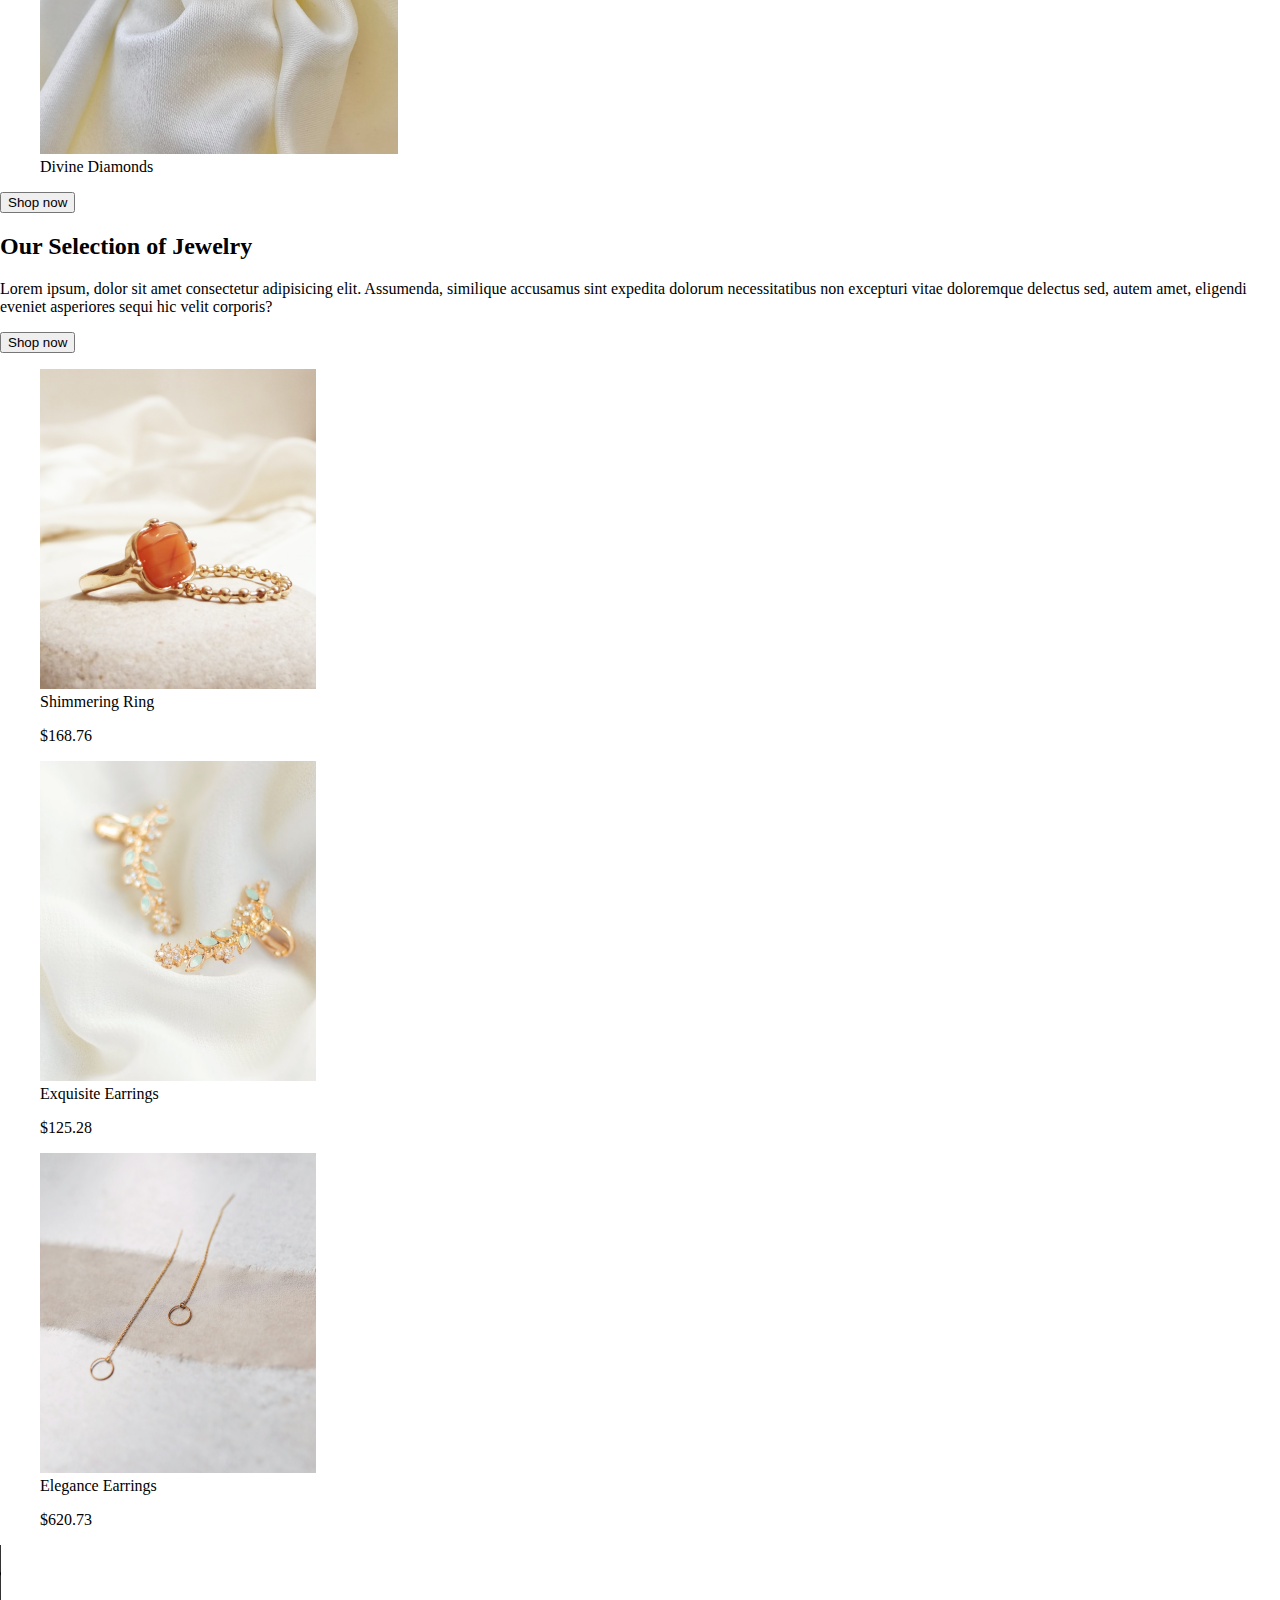
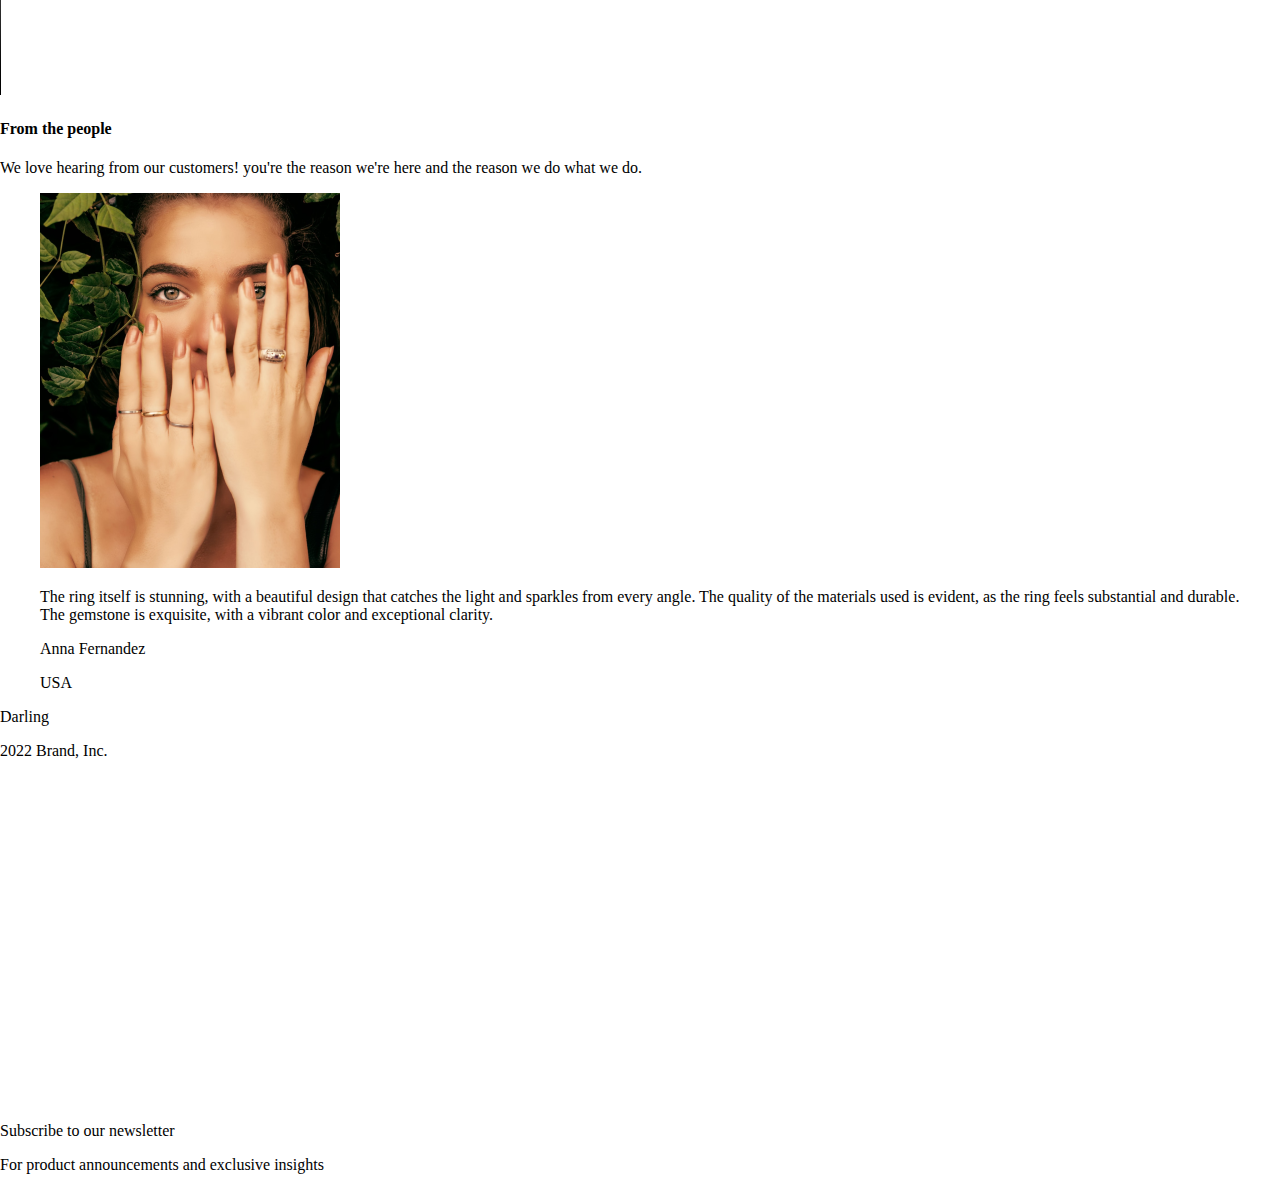
==== commit 3b47cde5: "Refactorización estilos" ====
--- a/index.html
+++ b/index.html
@@ -3,31 +3,86 @@
   <head>
     <meta charset="UTF-8" />
     <meta name="viewport" content="width=device-width, initial-scale=1.0" />
-    <link rel="stylesheet" href="./styles.css" />
-    <link href="https://fonts.googleapis.com/css2?family=Cormorant+Garamond:wght@400;700&display=swap" rel="stylesheet">
-    <title>Proyecto Integrador 1: Joyería</title> 
+    <link rel="stylesheet" href="./styles2.css" />
+    <link rel="preconnect" href="https://fonts.googleapis.com" />
+    <link rel="preconnect" href="https://fonts.gstatic.com" crossorigin />
+    <link
+      href="https://fonts.googleapis.com/css2?family=Cormorant+Garamond:ital,wght@0,300;1,300&family=Manrope:wght@200&display=swap"
+      rel="stylesheet"
+    />
+    <title>Proyecto Integrador 1: Joyería</title>
   </head>
 
   <body>
     <header>
-      <section>
-        <h1>Darling</h1>
-      </section>
+      <a class="title site-title" href="#">Darling.</a>
       <nav>
-        <ul class="navegation">
-          <a href="">Home</a>
+        <ul class="navegation text">
+          <a class="active" href="">Home</a>
           <a href="">Shope</a>
           <a href="">Collections</a>
           <a href="">About</a>
           <a href="">Contact</a>
+          <a href="">
+            <svg
+              width="20"
+              height="20"
+              viewBox="0 0 20 20"
+              fill="none"
+              xmlns="http://www.w3.org/2000/svg"
+            >
+              <path
+                d="M10 8.5C11.6569 8.5 13 7.15685 13 5.5C13 3.84315 11.6569 2.5 10 2.5C8.34315 2.5 7 3.84315 7 5.5C7 7.15685 8.34315 8.5 10 8.5Z"
+                stroke="white"
+                stroke-linecap="round"
+                stroke-linejoin="round"
+              />
+              <path
+                d="M10 11C8.27609 11 6.62279 11.6848 5.40381 12.9038C4.18482 14.1228 3.5 15.7761 3.5 17.5L16.5 17.5C16.5 15.7761 15.8152 14.1228 14.5962 12.9038C13.3772 11.6848 11.7239 11 10 11Z"
+                stroke="white"
+                stroke-linecap="round"
+                stroke-linejoin="round"
+              />
+            </svg>
+          </a>
+          <a href="">
+            <svg
+              width="20"
+              height="20"
+              viewBox="0 0 20 20"
+              fill="none"
+              xmlns="http://www.w3.org/2000/svg"
+            >
+              <path
+                d="M2.5 2.5L5.5 2.5L5.5 10C5.5 10.828 6.172 11.5 7 11.5L14.419 11.5C15.065 11.5 15.638 11.087 15.842 10.474L17.5 5.5L5.5 5.5"
+                stroke="white"
+                stroke-linecap="round"
+                stroke-linejoin="round"
+              />
+              <path
+                d="M6 17.5C6.82843 17.5 7.5 16.8284 7.5 16C7.5 15.1716 6.82843 14.5 6 14.5C5.17157 14.5 4.5 15.1716 4.5 16C4.5 16.8284 5.17157 17.5 6 17.5Z"
+                stroke="white"
+                stroke-linecap="round"
+                stroke-linejoin="round"
+              />
+              <path
+                d="M15 17.5C15.8284 17.5 16.5 16.8284 16.5 16C16.5 15.1716 15.8284 14.5 15 14.5C14.1716 14.5 13.5 15.1716 13.5 16C13.5 16.8284 14.1716 17.5 15 17.5Z"
+                stroke="white"
+                stroke-linecap="round"
+                stroke-linejoin="round"
+              />
+            </svg>
+          </a>
         </ul>
       </nav>
     </header>
 
-    <section class="main-section">
-      <main>
+    <section class="main">
+      <div id="main-text">
         <p>Sparkle & Shine: Exquisite Elegance Unveiled</p>
         <button name="button">Shop now</button>
+      </div>
+      <div id="main-image">
         <figure>
           <img src="./assets/Image 1.png" alt="modelo" />
         </figure>
@@ -37,57 +92,52 @@
             <a href="">enlace del video</a>.
           </p>
         </video>
-      </main>
+      </div>
     </section>
 
     <section class="iconos">
-      <div>
-        <p class="title1">Delivery</p>
+      <div class="title1">
+        <p>Delivery</p>
         <figure>
           <img src="./assets/Delivery time 1.png" alt="time" />
         </figure>
-        <p>
-          Ea esse elit anim commodo laborum pariatur nisi. Voluptate elit d
-        </p>
-      </div>
-      <div>
-        <p class="title2">Customer care</p>
+        <p>Ea esse elit anim commodo laborum pariatur nisi. Voluptate elit d</p>
+      </div>
+      <div class="title2">
+        <p>Customer care</p>
         <figure>
           <img src="./assets/Love message 1.png" alt="love" />
         </figure>
-        <p>
-          Ea esse elit anim commodo laborum pariatur nisi. Voluptate elit d
-        </p>
-      </div>
-      <div>
-        <p class="title3">Payment security</p>
+        <p>Ea esse elit anim commodo laborum pariatur nisi. Voluptate elit d</p>
+      </div>
+      <div class="title3">
+        <p>Payment security</p>
         <figure>
           <img src="./assets/Lock landscape 1.png" alt="lock" />
         </figure>
-        <p>
-          Ea esse elit anim commodo laborum pariatur nisi. Voluptate elit d
-        </p>
+        <p>Ea esse elit anim commodo laborum pariatur nisi. Voluptate elit d</p>
       </div>
     </section>
 
     <section class="featured">
       <h2>Featured products</h2>
       <p>
-        Quis Lorem laborum quis esse officia ad commodo commodo anim est et nulla 
+        Quis Lorem laborum quis esse officia ad commodo commodo anim est et
+        nulla
       </p>
       <button name="button">Shop now</button>
-      <div>
-        <figure class="image1">
+      <div class="products">
+        <figure id="image1">
           <img src="./assets/Image 3.png" alt="jewel1" />
           <figcaption>Radiance Necklace</figcaption>
           <p>$168.76</p>
         </figure>
-        <figure class="image2">
+        <figure id="image2">
           <img src="./assets/Image 4.png" alt="jewel2" />
           <figcaption>Exquisite Earrings</figcaption>
           <p>$125.28</p>
         </figure>
-        <figure class="image3">
+        <figure id="image3">
           <img src="./assets/Image 5.png" alt="jewel3" />
           <figcaption>Glamour Necklace</figcaption>
           <p>$620.73</p>
@@ -97,30 +147,32 @@
 
     <section class="collections">
       <p>Our Collections</p>
-      <figure id="product1">
-        <img src="./assets/Image 6.png" alt="product1" />
-        <figcaption>Luxurious Lustre</figcaption>
-      </figure>
-      <figure id="product2">
-        <img src="./assets/Image 7.png" alt="product2" />
-        <figcaption>Blissful Baubles</figcaption>
-      </figure>
-      <figure id="product3">
-        <img src="./assets/Image 8.png" alt="product3" />
-        <figcaption>Radiant Reflections</figcaption>
-      </figure>
-      <figure id="product4">
-        <img src="./assets/Image 9.png" alt="product4" />
-        <figcaption>Timeless Treasures</figcaption>
-      </figure>
-      <figure id="product5">
-        <img src="./assets/Image 10.png" alt="product5" />
-        <figcaption>Majestic Mementos</figcaption>
-      </figure>
-      <figure id="product6">
-        <img src="./assets/Image 11.png" alt="product6" />
-        <figcaption>Divine Diamonds</figcaption>
-      </figure>
+      <div class="images">
+        <figure id="product1">
+          <img src="./assets/Image 6.png" alt="product1" />
+          <figcaption>Luxurious Lustre</figcaption>
+        </figure>
+        <figure id="product2">
+          <img src="./assets/Image 7.png" alt="product2" />
+          <figcaption>Blissful Baubles</figcaption>
+        </figure>
+        <figure id="product3">
+          <img src="./assets/Image 8.png" alt="product3" />
+          <figcaption>Radiant Reflections</figcaption>
+        </figure>
+        <figure id="product4">
+          <img src="./assets/Image 9.png" alt="product4" />
+          <figcaption>Timeless Treasures</figcaption>
+        </figure>
+        <figure id="product5">
+          <img src="./assets/Image 10.png" alt="product5" />
+          <figcaption>Majestic Mementos</figcaption>
+        </figure>
+        <figure id="product6">
+          <img src="./assets/Image 11.png" alt="product6" />
+          <figcaption>Divine Diamonds</figcaption>
+        </figure>
+      </div>
       <button name="button">Shop now</button>
     </section>
 
@@ -163,14 +215,14 @@
     </section>
 
     <section class="our-customers">
-      <div>
+      <div id="from-people">
         <h4>From the people</h4>
         <p>
           We love hearing from our customers! you're the reason we're here and
           the reason we do what we do.
         </p>
       </div>
-      <div class="experiences">
+      <div id="experiences">
         <figure>
           <img src="./assets/Image 16.png" alt="customer" />
           <p>
@@ -199,6 +251,26 @@
           <a href="">Contact</a>
           <a href="">Privacy</a>
           <a href="">Terms</a>
+          <a href="">
+            <figure>
+              <img src="./assets/Logo facebook 1.png" alt="facebook" />
+            </figure>
+          </a>
+          <a href="">
+            <figure>
+              <img src="./assets/Logo linkedin 1.png" alt="linkedin" />
+            </figure>
+          </a>
+          <a href="">
+            <figure>
+              <img src="./assets/Logo twitter 1.png" alt="twitter" />
+            </figure>
+          </a>
+          <a href="">
+            <figure>
+              <img src="./assets/Logo youtube 1.png" alt="youtube" />
+            </figure>
+          </a>
         </ul>
       </nav>
       <div class="suscription">
--- a/styles2.css
+++ b/styles2.css
@@ -0,0 +1,63 @@
+body{
+  margin: 0;
+}
+
+header{
+  display: flex;
+  justify-content: space-between;
+  align-items: center;
+  background: #093931;
+  padding: 8px 110px;
+}
+
+.title{
+  font-family: 'Cormorant Garamond', serif;
+}
+
+.text{
+  font-family: 'Manrope', sans-serif;
+}
+
+.site-title{
+  color: #F5D38E;
+  font-size: 30px; 
+}
+
+a{
+  text-decoration: none;
+}
+
+nav a{
+  color: #FFFF;
+  padding: 10.5px;
+}
+
+.active{
+  color: #F5D38E;
+  border-bottom: solid #F5D38E;
+  border-radius: 2px;
+}
+
+nav a:hover{
+  color: #F5D38E;
+}
+
+.main{
+  display: flex;
+  justify-content: space-around;
+  background: #093931;
+  background-image: url(./assets/olas_blancas.png);
+}
+
+#main-text p{
+  font-family: 'Cormorant Garamond', serif;
+  color: #F5D38E;
+  font-size: 72px; 
+  width: fit-content;
+
+
+}
+
+#main-text{
+  width: 50%;
+}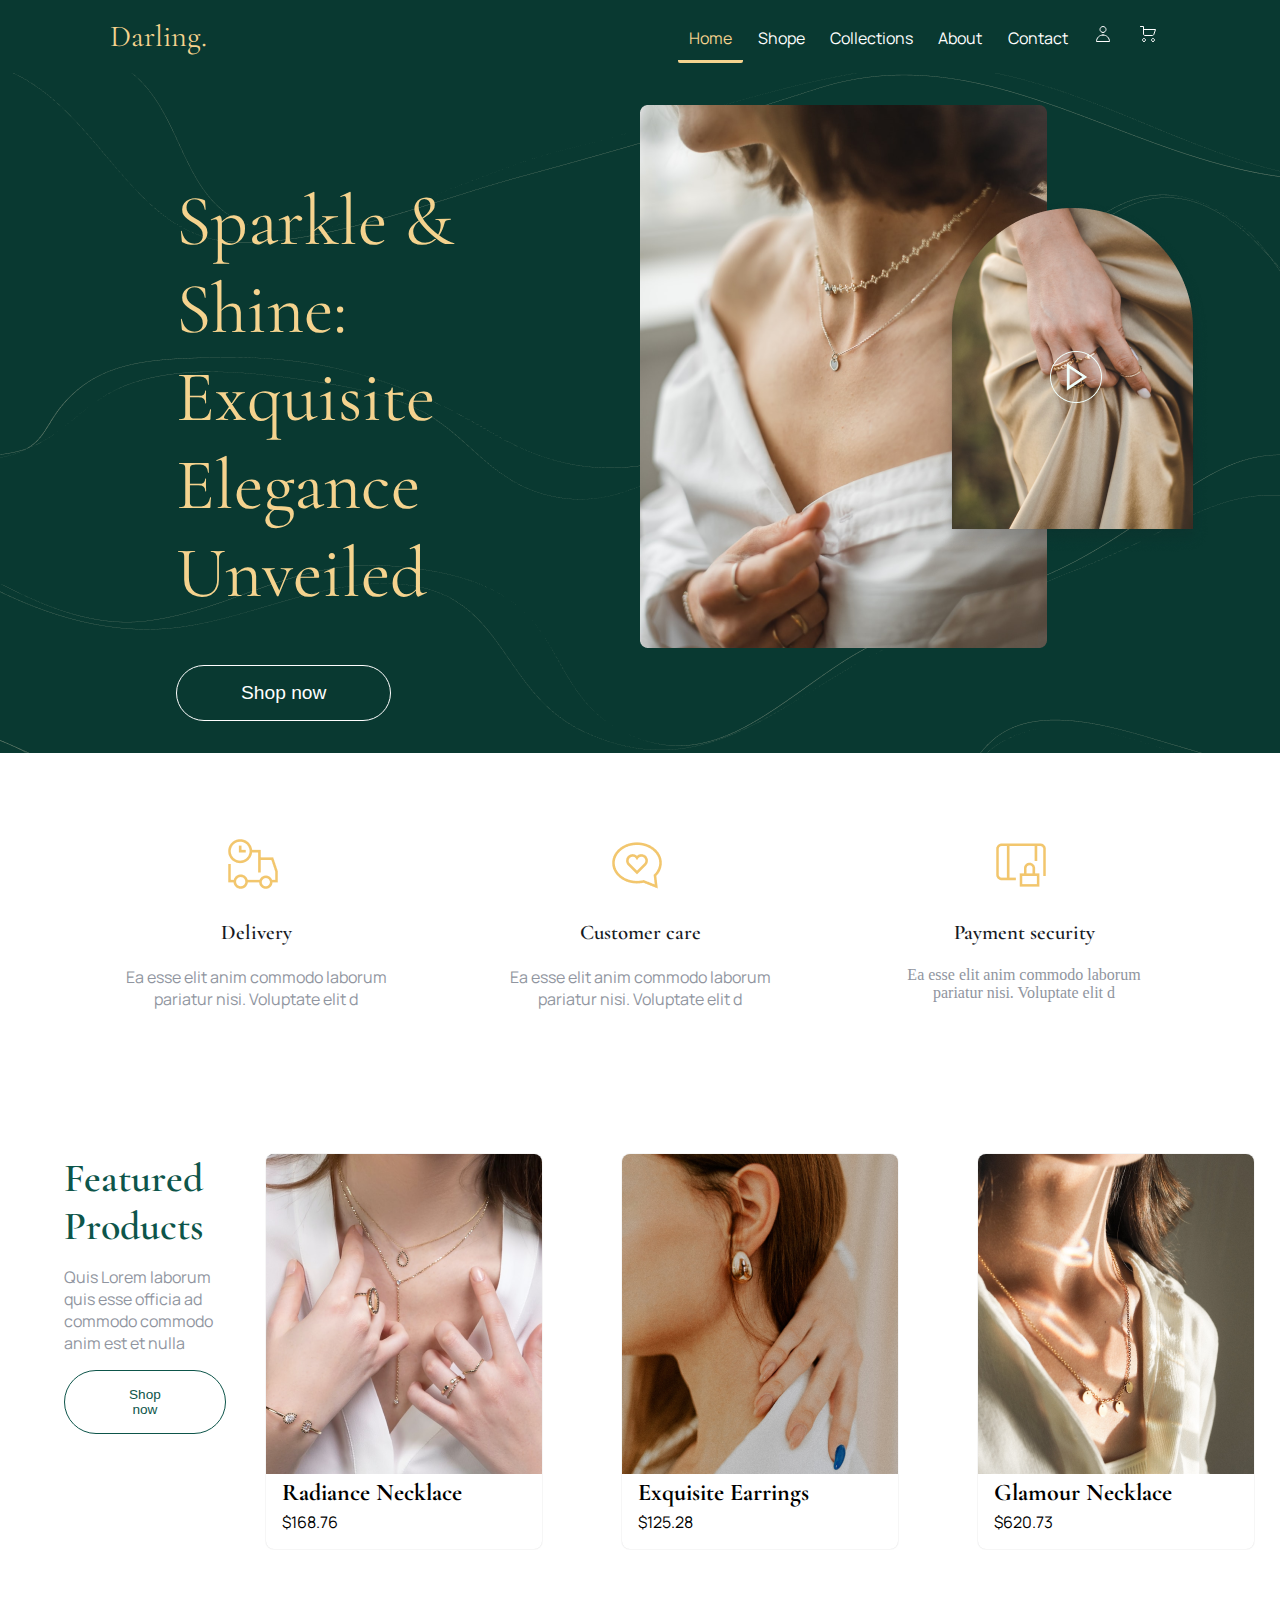
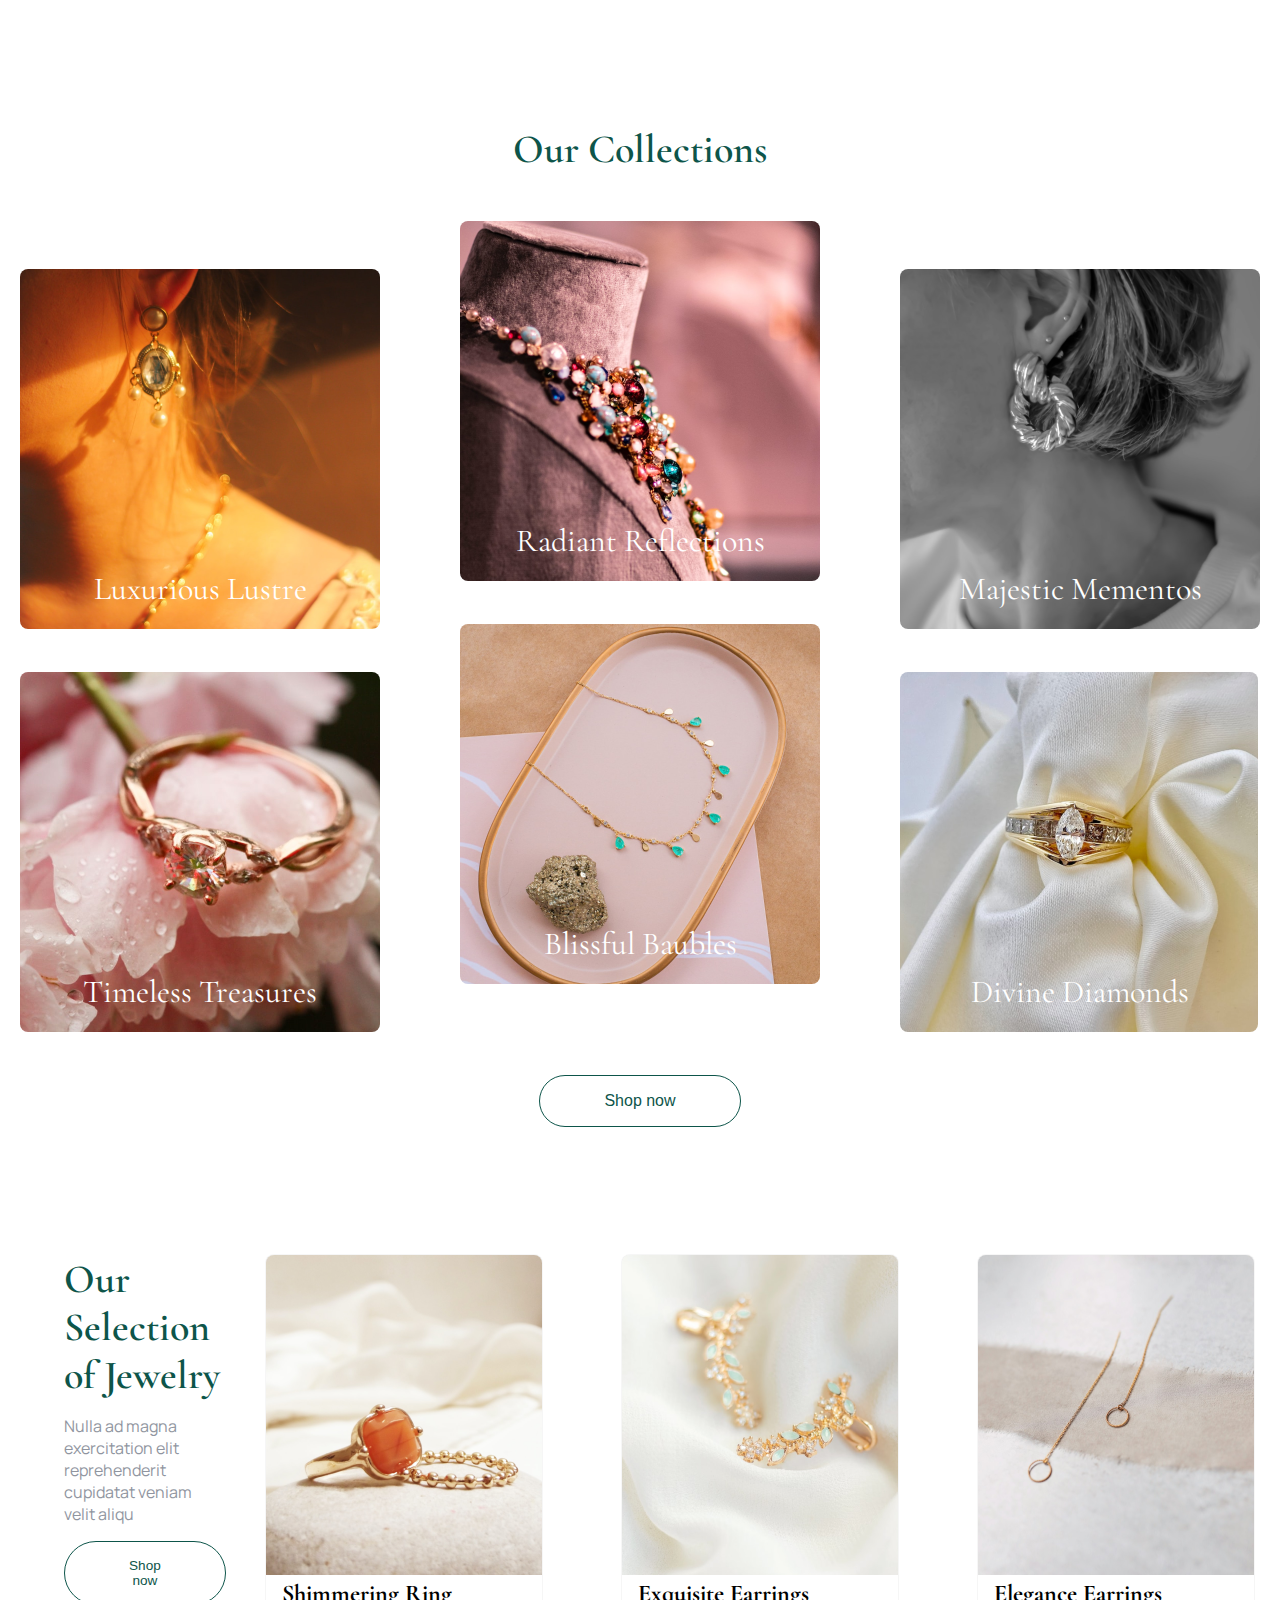
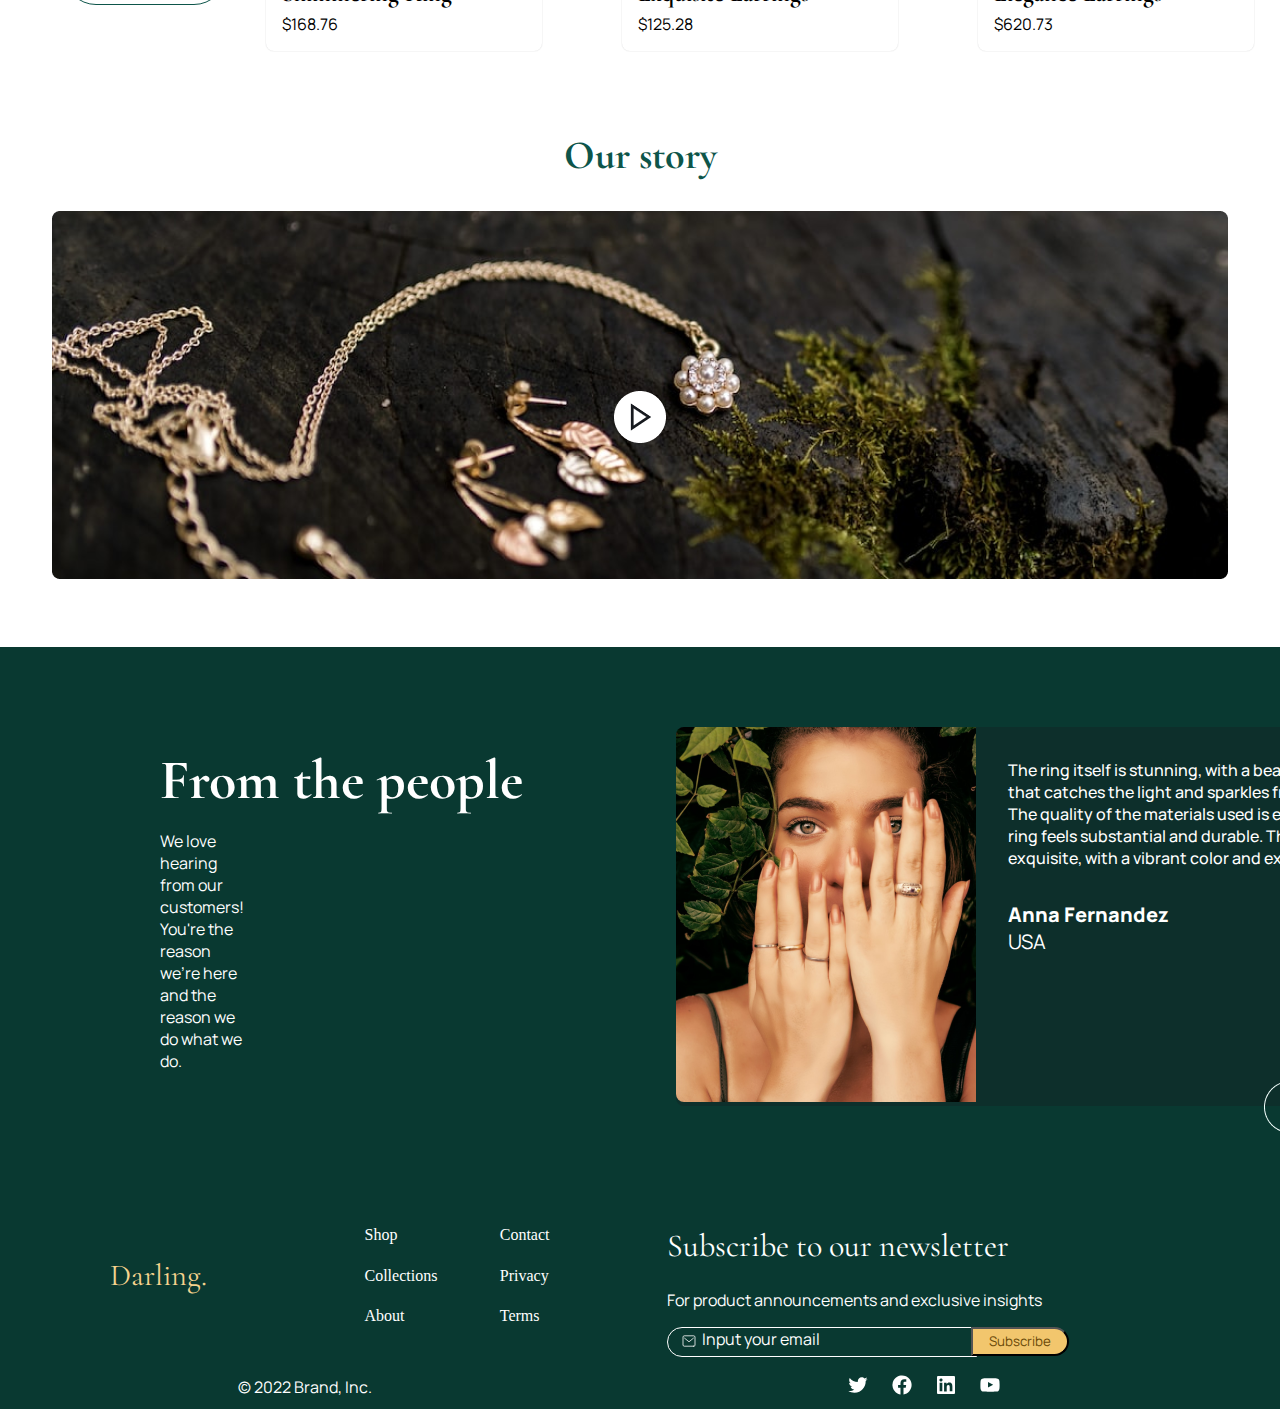
==== commit ddade8d3: "Finalización estilos" ====
--- a/index.html
+++ b/index.html
@@ -3,7 +3,7 @@
   <head>
     <meta charset="UTF-8" />
     <meta name="viewport" content="width=device-width, initial-scale=1.0" />
-    <link rel="stylesheet" href="./styles2.css" />
+    <link rel="stylesheet" href="./styles.css" />
     <link rel="preconnect" href="https://fonts.googleapis.com" />
     <link rel="preconnect" href="https://fonts.gstatic.com" crossorigin />
     <link
@@ -78,204 +78,316 @@
     </header>
 
     <section class="main">
-      <div id="main-text">
-        <p>Sparkle & Shine: Exquisite Elegance Unveiled</p>
-        <button name="button">Shop now</button>
-      </div>
-      <div id="main-image">
-        <figure>
+      <div class="main-block title">
+        <div class="main-text">
+          <p>Sparkle & Shine: Exquisite Elegance Unveiled</p>
+          <button class="button" name="button" class="text">Shop now</button>
+        </div>
+      </div>
+      <div class="main-block">
+        <div class="main-image">
           <img src="./assets/Image 1.png" alt="modelo" />
-        </figure>
-        <video src="" controls>
-          <p>
-            Tu navegador no soporta HTML5 video. Aquí está el
-            <a href="">enlace del video</a>.
-          </p>
-        </video>
-      </div>
-    </section>
-
-    <section class="iconos">
-      <div class="title1">
-        <p>Delivery</p>
+          <img id="main-video" src="./assets/Image-video.png" alt="modelo2" />
+          <img id="main-play" src="./assets/Icon Button 1.png" alt="play" />
+        </div>
+      </div>
+    </section>
+
+    <section class="advantages">
+      <div>
         <figure>
           <img src="./assets/Delivery time 1.png" alt="time" />
         </figure>
-        <p>Ea esse elit anim commodo laborum pariatur nisi. Voluptate elit d</p>
-      </div>
-      <div class="title2">
-        <p>Customer care</p>
+        <p class="icono-title title">Delivery</p>
+        <p class="icono-text text">
+          Ea esse elit anim commodo laborum pariatur nisi. Voluptate elit d
+        </p>
+      </div>
+      <div>
         <figure>
           <img src="./assets/Love message 1.png" alt="love" />
         </figure>
-        <p>Ea esse elit anim commodo laborum pariatur nisi. Voluptate elit d</p>
-      </div>
-      <div class="title3">
-        <p>Payment security</p>
+        <p class="icono-title title">Customer care</p>
+        <p class="icono-text text">
+          Ea esse elit anim commodo laborum pariatur nisi. Voluptate elit d
+        </p>
+      </div>
+      <div>
         <figure>
           <img src="./assets/Lock landscape 1.png" alt="lock" />
         </figure>
-        <p>Ea esse elit anim commodo laborum pariatur nisi. Voluptate elit d</p>
-      </div>
-    </section>
-
-    <section class="featured">
-      <h2>Featured products</h2>
-      <p>
-        Quis Lorem laborum quis esse officia ad commodo commodo anim est et
-        nulla
-      </p>
-      <button name="button">Shop now</button>
+        <p class="icono-title title">Payment security</p>
+        <p class="icono-text">
+          Ea esse elit anim commodo laborum pariatur nisi. Voluptate elit d
+        </p>
+      </div>
+    </section>
+
+    <section class="product-selection">
+      <div class="shop-selection">
+        <div>
+          <span class="title style-span">Featured Products</span>
+        </div>
+        <div class="shop-text">
+          <p class="text">
+            Quis Lorem laborum quis esse officia ad commodo commodo anim est et
+            nulla
+          </p>
+        </div>
+        <div>
+          <button class="button" name="button">Shop now</button>
+        </div>
+      </div>
       <div class="products">
-        <figure id="image1">
-          <img src="./assets/Image 3.png" alt="jewel1" />
-          <figcaption>Radiance Necklace</figcaption>
-          <p>$168.76</p>
-        </figure>
-        <figure id="image2">
-          <img src="./assets/Image 4.png" alt="jewel2" />
-          <figcaption>Exquisite Earrings</figcaption>
-          <p>$125.28</p>
-        </figure>
-        <figure id="image3">
-          <img src="./assets/Image 5.png" alt="jewel3" />
-          <figcaption>Glamour Necklace</figcaption>
-          <p>$620.73</p>
+        <figure class="product">
+          <img class="product-image" src="./assets/Image 3.png" alt="jewel1" />
+          <figcaption class="title">Radiance Necklace</figcaption>
+          <p class="text">$168.76</p>
+        </figure>
+        <figure class="product">
+          <img class="product-image" src="./assets/Image 4.png" alt="jewel2" />
+          <figcaption class="title">Exquisite Earrings</figcaption>
+          <p class="text">$125.28</p>
+        </figure>
+        <figure class="product">
+          <img class="product-image" src="./assets/Image 5.png" alt="jewel3" />
+          <figcaption class="title">Glamour Necklace</figcaption>
+          <p class="text">$620.73</p>
         </figure>
       </div>
     </section>
 
     <section class="collections">
-      <p>Our Collections</p>
+      <div id="collections-title">
+        <span class="title style-span">Our Collections</span>
+      </div>
       <div class="images">
-        <figure id="product1">
-          <img src="./assets/Image 6.png" alt="product1" />
-          <figcaption>Luxurious Lustre</figcaption>
-        </figure>
-        <figure id="product2">
-          <img src="./assets/Image 7.png" alt="product2" />
-          <figcaption>Blissful Baubles</figcaption>
-        </figure>
-        <figure id="product3">
-          <img src="./assets/Image 8.png" alt="product3" />
-          <figcaption>Radiant Reflections</figcaption>
-        </figure>
-        <figure id="product4">
-          <img src="./assets/Image 9.png" alt="product4" />
-          <figcaption>Timeless Treasures</figcaption>
-        </figure>
-        <figure id="product5">
-          <img src="./assets/Image 10.png" alt="product5" />
-          <figcaption>Majestic Mementos</figcaption>
-        </figure>
-        <figure id="product6">
-          <img src="./assets/Image 11.png" alt="product6" />
-          <figcaption>Divine Diamonds</figcaption>
-        </figure>
-      </div>
-      <button name="button">Shop now</button>
-    </section>
-
-    <section class="selection">
-      <h2>Our Selection of Jewelry</h2>
-      <p>
-        Lorem ipsum, dolor sit amet consectetur adipisicing elit. Assumenda,
-        similique accusamus sint expedita dolorum necessitatibus non excepturi
-        vitae doloremque delectus sed, autem amet, eligendi eveniet asperiores
-        sequi hic velit corporis?
-      </p>
-      <button name="button">Shop now</button>
-      <div>
-        <figure>
-          <img src="./assets/Image 12.png" alt="jewel1" />
-          <figcaption>Shimmering Ring</figcaption>
-          <p>$168.76</p>
-        </figure>
-        <figure>
-          <img src="./assets/Image 13.png" alt="jewel2" />
-          <figcaption>Exquisite Earrings</figcaption>
-          <p>$125.28</p>
-        </figure>
-        <figure>
-          <img src="./assets/Image 14.png" alt="jewel3" />
-          <figcaption>Elegance Earrings</figcaption>
-          <p>$620.73</p>
+        <div class="collections-images-1">
+          <figure class="collection-product">
+            <img src="./assets/Image 6.png" alt="product1" />
+            <figcaption class="title">Luxurious Lustre</figcaption>
+          </figure>
+          <figure class="collection-product">
+            <img src="./assets/Image 9.png" alt="product4" />
+            <figcaption class="title">Timeless Treasures</figcaption>
+          </figure>
+        </div>
+        <div class="collections-images-2">
+          <figure class="collection-product">
+            <img src="./assets/Image 8.png" alt="product3" />
+            <figcaption class="title">Radiant Reflections</figcaption>
+          </figure>
+          <figure class="collection-product">
+            <img src="./assets/Image 7.png" alt="product2" />
+            <figcaption class="title">Blissful Baubles</figcaption>
+          </figure>
+        </div>
+        <div class="collections-images-1">
+          <figure class="collection-product">
+            <img src="./assets/Image 10.png" alt="product5" />
+            <figcaption class="title">Majestic Mementos</figcaption>
+          </figure>
+          <figure class="collection-product">
+            <img src="./assets/Image 11.png" alt="product6" />
+            <figcaption class="title">Divine Diamonds</figcaption>
+          </figure>
+        </div>
+      </div>
+      <button class="button" name="button">Shop now</button>
+    </section>
+
+    <section class="product-selection">
+      <div class="shop-selection">
+        <div>
+          <span class="title style-span">Our Selection of Jewelry</span>
+        </div>
+        <div class="shop-text">
+          <p class="text">
+            Nulla ad magna exercitation elit reprehenderit cupidatat veniam
+            velit aliqu
+          </p>
+        </div>
+        <div>
+          <button class="button" name="button">Shop now</button>
+        </div>
+      </div>
+      <div class="products">
+        <figure class="product">
+          <img class="product-image" src="./assets/Image 12.png" alt="jewel1" />
+          <figcaption class="title">Shimmering Ring</figcaption>
+          <p class="text">$168.76</p>
+        </figure>
+        <figure class="product">
+          <img class="product-image" src="./assets/Image 13.png" alt="jewel2" />
+          <figcaption class="title">Exquisite Earrings</figcaption>
+          <p class="text">$125.28</p>
+        </figure>
+        <figure class="product">
+          <img class="product-image" src="./assets/Image 14.png" alt="jewel3" />
+          <figcaption class="title">Elegance Earrings</figcaption>
+          <p class="text">$620.73</p>
         </figure>
       </div>
     </section>
 
     <section class="story">
-      <video src="" controls>
-        <h3>Our story</h3>
-        <p>
-          Tu navegador no soporta HTML5 video. Aquí está el
-          <a href="">enlace del video</a>.
-        </p>
-      </video>
+      <span class="title">Our story</span>
+      <div>
+        <img src="./assets/Image-video2.png" alt="video-2" />
+      </div>
+      <div id="video-button">
+        <img src="./assets/icon_button2.png" alt="boton-video" />
+      </div>
     </section>
 
     <section class="our-customers">
-      <div id="from-people">
-        <h4>From the people</h4>
-        <p>
-          We love hearing from our customers! you're the reason we're here and
-          the reason we do what we do.
-        </p>
+      <div id="people">
+        <div>
+          <span class="title">From the people</span>
+        </div>
+        <div>
+          <p class="text">
+            We love hearing from our customers! You're the reason we're here and
+            the reason we do what we do.
+          </p>
+        </div>
       </div>
       <div id="experiences">
-        <figure>
-          <img src="./assets/Image 16.png" alt="customer" />
-          <p>
+        <div>
+          <img id="face" src="./assets/Image 16.png" alt="customer" />
+        </div>
+        <div>
+          <p id="text-experiences" class="text">
             The ring itself is stunning, with a beautiful design that catches
             the light and sparkles from every angle. The quality of the
             materials used is evident, as the ring feels substantial and
             durable. The gemstone is exquisite, with a vibrant color and
             exceptional clarity.
           </p>
-          <p>Anna Fernandez</p>
-          <p>USA</p>
-        </figure>
-      </div>
-    </section>
-
-    <footer>
-      <div>
-        <p>Darling</p>
-        <p>2022 Brand, Inc.</p>
+          <p id="name" class="text">Anna Fernandez</p>
+          <p id="country" class="text">USA</p>
+        </div>
+      </div>
+      <div>
+        <img id="icono-play-1" src="./assets/icon-button 3.png" alt="play-1" />
+      </div>
+      <div>
+        <img id="icono-play-2" src="./assets/icon-button4.png" alt="play-2" />
+      </div>
+    </section>
+
+    <section class="subscribe">
+      <div>
+        <a class="title site-title" href="#">Darling.</a>
       </div>
       <nav>
         <ul class="navegation-footer">
           <a href="">Shop</a>
           <a href="">Collections</a>
           <a href="">About</a>
+        </ul>
+        <ul class="navegation-footer">
           <a href="">Contact</a>
           <a href="">Privacy</a>
           <a href="">Terms</a>
-          <a href="">
-            <figure>
-              <img src="./assets/Logo facebook 1.png" alt="facebook" />
-            </figure>
-          </a>
-          <a href="">
-            <figure>
-              <img src="./assets/Logo linkedin 1.png" alt="linkedin" />
-            </figure>
-          </a>
-          <a href="">
-            <figure>
-              <img src="./assets/Logo twitter 1.png" alt="twitter" />
-            </figure>
-          </a>
-          <a href="">
-            <figure>
-              <img src="./assets/Logo youtube 1.png" alt="youtube" />
-            </figure>
-          </a>
         </ul>
       </nav>
       <div class="suscription">
-        <p>Subscribe to our newsletter</p>
-        <p>For product announcements and exclusive insights</p>
+        <p id="suscription-title" class="title">Subscribe to our newsletter</p>
+        <p id="suscription-text" class="text">
+          For product announcements and exclusive insights
+        </p>
+        <div class="input">
+          <input type="text" />
+          <svg
+            width="16"
+            height="16"
+            viewBox="0 0 16 16"
+            fill="none"
+            xmlns="http://www.w3.org/2000/svg"
+          >
+            <path
+              d="M12.8 13.2L3.2 13.2C2.5376 13.2 2 12.6624 2 12L2 4.00005C2 3.33765 2.5376 2.80005 3.2 2.80005L12.8 2.80005C13.4624 2.80005 14 3.33765 14 4.00005L14 12C14 12.6624 13.4624 13.2 12.8 13.2Z"
+              stroke="white"
+              stroke-width="0.8"
+              stroke-linecap="round"
+              stroke-linejoin="round"
+            />
+            <path
+              d="M3.6001 5.19995L8.0001 8.79995L12.4001 5.19995"
+              stroke="white"
+              stroke-width="0.8"
+              stroke-linecap="round"
+              stroke-linejoin="round"
+            />
+          </svg>
+          <label class="text">Input your email</label>
+          <button class="text">Subscribe</button>
+        </div>
+      </div>
+    </section>
+
+    <footer>
+      <div>
+        <span class="text"> © 2022 Brand, Inc. </span>
+      </div>
+      <div class="iconos-footer">
+        <a href="">
+          <svg
+            width="24"
+            height="24"
+            viewBox="0 0 24 24"
+            fill="none"
+            xmlns="http://www.w3.org/2000/svg"
+          >
+            <path
+              d="M21.5998 6.05995C20.8798 6.35995 20.1598 6.59995 19.3198 6.65995C20.1598 6.17995 20.7598 5.39995 21.0598 4.49995C20.2798 4.97995 19.4398 5.27995 18.5398 5.45995C17.8198 4.67995 16.7998 4.19995 15.7198 4.19995C13.5598 4.19995 11.7598 5.93995 11.7598 8.15995C11.7598 8.45995 11.8198 8.75995 11.8798 9.05995C8.57984 8.87995 5.69984 7.31995 3.71984 4.91995C3.35984 5.51995 3.17984 6.17995 3.17984 6.89995C3.17984 8.27995 3.89984 9.47995 4.91984 10.2C4.25984 10.2 3.65984 10.02 3.11984 9.71995V9.77995C3.11984 11.7 4.49984 13.26 6.29984 13.62C5.93984 13.68 5.63984 13.74 5.27984 13.74C5.03984 13.74 4.79984 13.74 4.55984 13.68C5.03984 15.24 6.53984 16.38 8.21984 16.44C6.89984 17.52 5.15984 18.12 3.29984 18.12C2.99984 18.12 2.63984 18.12 2.33984 18.06C4.13984 19.14 6.23984 19.8 8.45984 19.8C15.7198 19.8 19.6798 13.8 19.6798 8.57995C19.6798 8.39995 19.6798 8.21995 19.6798 8.09995C20.3998 7.49995 21.0598 6.83995 21.5998 6.05995Z"
+              fill="white"
+            />
+          </svg>
+        </a>
+        <a href="">
+          <svg
+            width="24"
+            height="24"
+            viewBox="0 0 24 24"
+            fill="none"
+            xmlns="http://www.w3.org/2000/svg"
+          >
+            <path
+              d="M21.5999 12.0001C21.5996 10.1656 21.0737 8.36951 20.0844 6.82459C19.095 5.27966 17.6838 4.05056 16.0176 3.28278C14.3514 2.51501 12.5002 2.24071 10.683 2.49237C8.86578 2.74403 7.15874 3.51111 5.76395 4.70279C4.36915 5.89447 3.34502 7.46086 2.81279 9.2165C2.28055 10.9721 2.26251 12.8435 2.7608 14.6091C3.25909 16.3747 4.25283 17.9605 5.62439 19.1789C6.99595 20.3972 8.68789 21.1971 10.4999 21.4837L10.4999 14.7751H8.0627V12.0001H10.4999V9.88511C10.4999 7.47911 11.9333 6.15011 14.1257 6.15011C14.8457 6.16009 15.564 6.22266 16.2749 6.33731V8.70011H15.0641C14.8578 8.6727 14.6479 8.69208 14.4501 8.75681C14.2523 8.82153 14.0716 8.92994 13.9213 9.074C13.7711 9.21806 13.6552 9.39408 13.5823 9.58902C13.5093 9.78396 13.4812 9.99281 13.4999 10.2001V12.0001H16.1627L15.7367 14.7751H13.4999L13.4999 21.4837C15.7582 21.1265 17.8148 19.975 19.2997 18.2364C20.7846 16.4979 21.6003 14.2865 21.5999 12.0001Z"
+              fill="white"
+            />
+          </svg>
+        </a>
+        <a href="">
+          <svg
+            width="24"
+            height="24"
+            viewBox="0 0 24 24"
+            fill="none"
+            xmlns="http://www.w3.org/2000/svg"
+          >
+            <path
+              d="M19.8 3L4.2 3C3.88174 3 3.57652 3.12643 3.35147 3.35147C3.12643 3.57652 3 3.88174 3 4.2L3 19.8C3 20.1183 3.12643 20.4235 3.35147 20.6485C3.57652 20.8736 3.88174 21 4.2 21L19.8 21C20.1183 21 20.4235 20.8736 20.6485 20.6485C20.8736 20.4235 21 20.1183 21 19.8L21 4.2C21 3.88174 20.8736 3.57652 20.6485 3.35147C20.4235 3.12643 20.1183 3 19.8 3ZM8.3322 18.3564H5.6244L5.6244 9.75H8.3322L8.3322 18.3564ZM6.978 8.5686C6.6667 8.56765 6.36266 8.47447 6.10429 8.30083C5.84591 8.1272 5.64479 7.88088 5.52632 7.59301C5.40784 7.30513 5.37734 6.9886 5.43865 6.6834C5.49996 6.3782 5.65035 6.09801 5.8708 5.87822C6.09126 5.65843 6.37191 5.5089 6.67729 5.44852C6.98268 5.38814 7.29912 5.41961 7.58663 5.53895C7.87414 5.6583 8.11984 5.86018 8.29269 6.11908C8.46555 6.37798 8.5578 6.6823 8.5578 6.9936C8.55788 7.20086 8.51704 7.40609 8.43761 7.59753C8.35819 7.78897 8.24175 7.96284 8.09497 8.10917C7.9482 8.2555 7.77397 8.37141 7.58229 8.45025C7.39062 8.52909 7.18526 8.56931 6.978 8.5686ZM18.3726 18.3564H15.72V14.1936C15.72 13.1814 15.72 11.9436 14.31 11.9436C12.9 11.9436 12.7302 13.0128 12.7302 14.1372V18.4128H10.08L10.08 9.75L12.5616 9.75V10.9314H12.618C12.8739 10.4889 13.2453 10.1243 13.6925 9.87657C14.1396 9.62885 14.6457 9.50732 15.1566 9.525C17.8644 9.525 18.372 11.325 18.372 13.6314L18.3726 18.3564Z"
+              fill="white"
+            />
+          </svg>
+        </a>
+        <a href="">
+          <svg
+            width="24"
+            height="24"
+            viewBox="0 0 24 24"
+            fill="none"
+            xmlns="http://www.w3.org/2000/svg"
+          >
+            <path
+              d="M21.4199 8.15997C21.4199 8.15997 21.2399 6.83997 20.6399 6.23997C19.9199 5.45997 19.0799 5.45997 18.7199 5.39997C16.0199 5.21997 11.9999 5.21997 11.9999 5.21997C11.9999 5.21997 7.9799 5.21997 5.2799 5.39997C4.9199 5.45997 4.0799 5.45997 3.3599 6.23997C2.7599 6.83997 2.5799 8.15997 2.5799 8.15997C2.5799 8.15997 2.3999 9.71997 2.3999 11.28L2.3999 12.72C2.3999 14.28 2.5799 15.84 2.5799 15.84C2.5799 15.84 2.7599 17.16 3.3599 17.76C4.0799 18.54 5.0399 18.48 5.4599 18.6C7.0199 18.72 11.9999 18.78 11.9999 18.78C11.9999 18.78 16.0199 18.78 18.7199 18.6C19.0799 18.54 19.9199 18.54 20.6399 17.76C21.2399 17.16 21.4199 15.84 21.4199 15.84C21.4199 15.84 21.5999 14.28 21.5999 12.72L21.5999 11.28C21.5999 9.71997 21.4199 8.15997 21.4199 8.15997ZM10.0199 14.52L10.0199 9.11997L15.1799 11.82L10.0199 14.52Z"
+              fill="white"
+            />
+          </svg>
+        </a>
       </div>
     </footer>
   </body>
--- a/styles.css
+++ b/styles.css
@@ -0,0 +1,393 @@
+body {
+  margin: 0;
+}
+
+header {
+  display: flex;
+  justify-content: space-between;
+  align-items: center;
+  background: #093931;
+  padding: 0.5rem 6.9rem;
+}
+
+.title {
+  font-family: "Cormorant Garamond", serif;
+}
+
+.text {
+  font-family: "Manrope", sans-serif;
+}
+
+.site-title {
+  color: #f5d38e;
+  font-size: 1.9rem;
+}
+
+a {
+  text-decoration: none;
+}
+
+nav a {
+  color: #ffff;
+  padding: 0.7rem;
+}
+
+.active {
+  color: #f5d38e;
+  border-bottom: solid #f5d38e;
+  border-radius: 0.12rem;
+}
+
+nav a:hover {
+  color: #f5d38e;
+}
+
+.main {
+  display: flex;
+  justify-content: space-around;
+  background: #093931;
+  background-image: url(./assets/olas_blancas.png);
+  padding: 2rem;
+}
+
+.main-block {
+  width: 50vw;
+}
+
+.main-block p {
+  color: #f5d38e;
+  font-size: 4.5rem;
+  margin-bottom: 3rem;
+}
+
+.main-text {
+  padding: 0rem 9rem;
+}
+
+.button {
+  border-radius: 2rem;
+  border: 0.09rem solid;
+  padding: 1rem 4rem;
+}
+
+.main-block button {
+  background: #093931;
+  border-color: #fff;
+  color: #ffff;
+  font-size: 1.2rem;
+}
+
+.main-image {
+  display: flex;
+  align-items: center;
+}
+
+#main-video {
+  margin-left: -7rem;
+}
+
+#main-play {
+  margin-left: -10rem;
+}
+
+.advantages {
+  display: flex;
+  justify-content: space-around;
+  padding: 4rem 4rem;
+}
+
+.icono-text {
+  color: #9095a0;
+  text-align: center;
+  width: 17.2rem;
+}
+
+.advantages figure {
+  align-items: center;
+  padding-left: 4rem;
+}
+
+.icono-title {
+  color: #171a1f;
+  font-size: 1.3rem;
+  text-align: center;
+  font-weight: 600;
+}
+
+.product-selection {
+  display: flex;
+  justify-content: space-around;
+  padding: 4rem 4rem;
+}
+
+.products {
+  display: flex;
+}
+
+.style-span {
+  color: #0d554a;
+  font-size: 2.5rem;
+  font-weight: 600;
+}
+
+.shop-selection {
+  width: 13.5vw;
+}
+
+.shop-text {
+  color: #9095a0;
+}
+
+.product-selection button {
+  background: #fff;
+  border-color: #0d554a;
+  color: #0d554a;
+  font-size: 0.85rem;
+}
+
+.product {
+  border-radius: 0.5rem;
+  background: #fff;
+  box-shadow: 0 0 0.1rem 0 rgba(23, 26, 31, 0.07),
+    0 0 0.1rem 0 rgba(23, 26, 31, 0.12);
+  margin-top: 0;
+}
+
+.product-image {
+  border-top-left-radius: 0.5rem;
+  border-top-right-radius: 0.5rem;
+}
+
+.products figcaption {
+  font-weight: 900;
+  font-size: 1.5rem;
+  margin-left: 1rem;
+}
+
+.products p {
+  margin-left: 1rem;
+  margin-top: 0.3rem;
+  font-size: 1rem;
+}
+
+.collections {
+  flex-direction: column;
+  display: flex;
+  align-items: center;
+  padding: 4rem;
+}
+
+.images {
+  display: flex;
+}
+
+.collections-images-1 {
+  padding-top: 3rem;
+}
+
+.images figcaption {
+  font-size: 2rem;
+  color: #fff;
+  text-align: center;
+  margin-top: -4rem;
+}
+
+.collection-product {
+  margin-bottom: 4rem;
+}
+
+.collection-product img {
+  border-radius: 0.5rem;
+}
+
+#collections-title {
+  margin: 2rem 0;
+}
+
+.collections button {
+  background: #fff;
+  border-color: #0d554a;
+  color: #0d554a;
+  font-size: 1rem;
+}
+
+.story {
+  display: flex;
+  flex-direction: column;
+  align-items: center;
+}
+
+.story span {
+  color: #0d554a;
+  font-size: 2.5rem;
+  font-weight: 1000;
+  padding-bottom: 2rem;
+}
+
+#video-button {
+  margin-top: -12rem;
+  margin-bottom: 10rem;
+}
+
+.our-customers {
+  display: flex;
+  background: #093931;
+  justify-content: space-between;
+  align-items: center;
+  margin-top: 2.5rem;
+}
+
+#people {
+  display: flex;
+  flex-direction: column;
+  color: #fff;
+  padding-left: 10rem;
+}
+
+#people span {
+  font-size: 3.5rem;
+  font-weight: 1000;
+}
+
+#people p {
+  font-size: 1rem;
+  padding-right: 20rem;
+  margin-right: 2rem;
+}
+
+#experiences {
+  display: flex;
+  border-radius: 0.5rem;
+  background: rgba(23, 26, 31, 0.3);
+  margin: 5rem;
+}
+
+#face {
+  border-top-left-radius: 0.5rem;
+  border-bottom-left-radius: 0.5rem;
+}
+
+#text-experiences {
+  color: #fff;
+  font-size: 1rem;
+  font-weight: 500;
+  margin: 2rem;
+  width: 25rem;
+}
+
+#name {
+  font-weight: 900;
+  font-size: 1.25rem;
+  color: #fff;
+  margin-left: 2rem;
+  margin-bottom: 0;
+}
+
+#country {
+  font-size: 1.25rem;
+  color: #fff;
+  margin-left: 2rem;
+  margin-top: 0rem;
+}
+
+#icono-play-1 {
+  margin-left: -16rem;
+  margin-top: 24rem;
+}
+
+#icono-play-2 {
+  margin-left: -11rem;
+  margin-top: 24rem;
+}
+
+.subscribe {
+  display: flex;
+  justify-content: space-between;
+  align-items: center;
+  background: #093931;
+  padding: 0.5rem 6.9rem;
+}
+
+.navegation-footer {
+  display: flex;
+  flex-direction: column;
+}
+
+.subscribe nav {
+  display: flex;
+  justify-content: space-between;
+}
+
+.suscription{
+  display: flex;
+  flex-direction: column;
+  margin-right: 8rem;
+}
+
+#suscription-title {
+  color: #fff;
+  font-weight: 400;
+  font-size: 2rem;
+  margin-bottom: 0.5rem;
+}
+
+#suscription-text {
+  color: #fff;
+  font-weight: 400;
+  font-size: 1rem;
+}
+
+input {
+  display: flex;
+  flex-direction: column;
+  border-radius: 1.1rem 0 0 1.1rem;
+  border: 1px solid #fff;
+  background: rgba(0, 0, 0, 0);
+  padding: 0.5rem 8.2rem 0.3rem 0rem;
+}
+
+.input svg{
+  position: absolute;
+  margin-left: 0.9rem;
+  margin-top: -1.5rem;
+}
+
+label{
+  color: #fff;
+  margin-left: 2.2rem;
+  margin-top: -1.8rem;
+  position: absolute;
+}
+
+.suscription button {
+  position: absolute;
+  border-radius: 0 1.1rem 1.1rem 0;
+  background: #f2c66d;
+  margin-left: 19rem;
+  margin-top: -1.9rem;
+  padding: 0.24rem 1rem 0.24rem 1rem; 
+  color: #6B4A09;
+}
+
+footer{
+  display: flex;
+  justify-content: space-between;
+  background: #093931;
+  align-items: center;
+  padding: 0.5rem 6.9rem;
+}
+
+footer span{
+  color: #fff;
+  margin-left: 8rem;
+  font-size: 1rem;
+  font-weight: 400;
+}
+
+.iconos-footer{
+  padding-right: 10rem;
+}
+
+footer a{
+  padding: 0.5rem;
+}
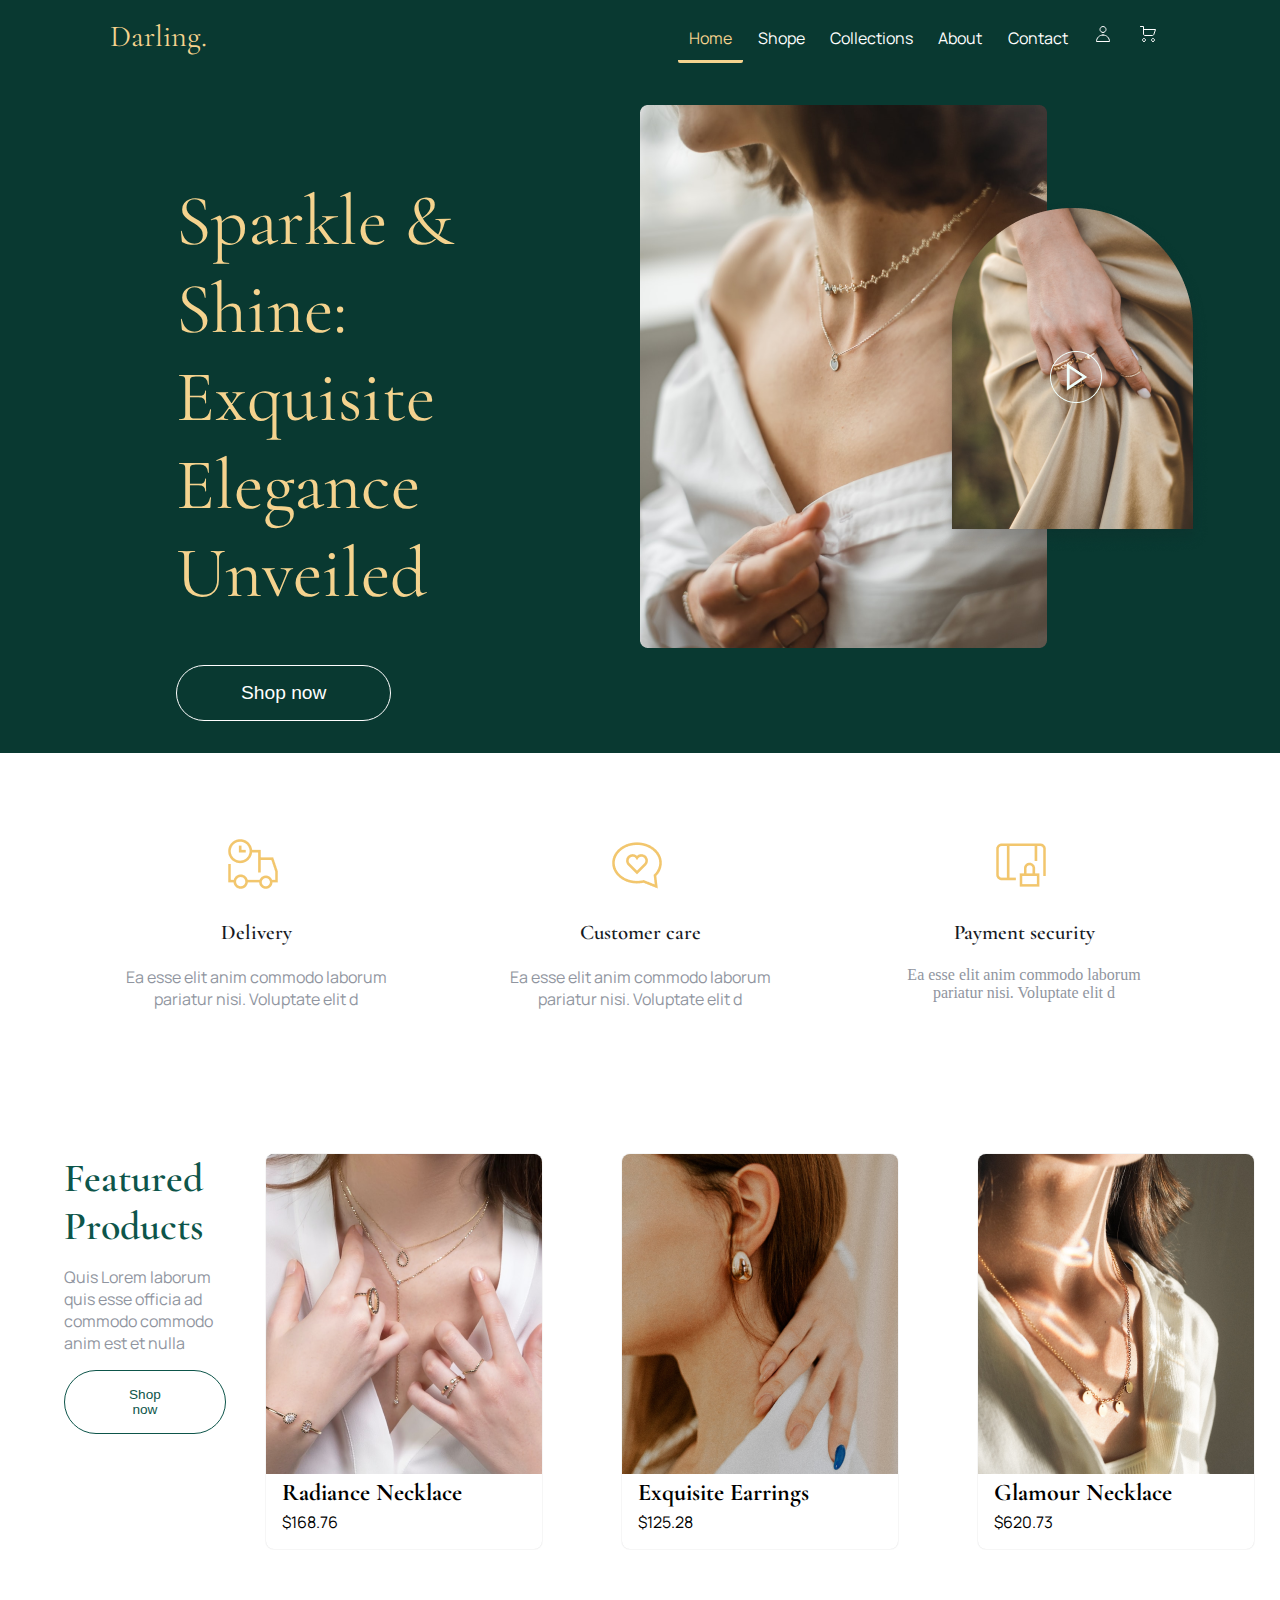
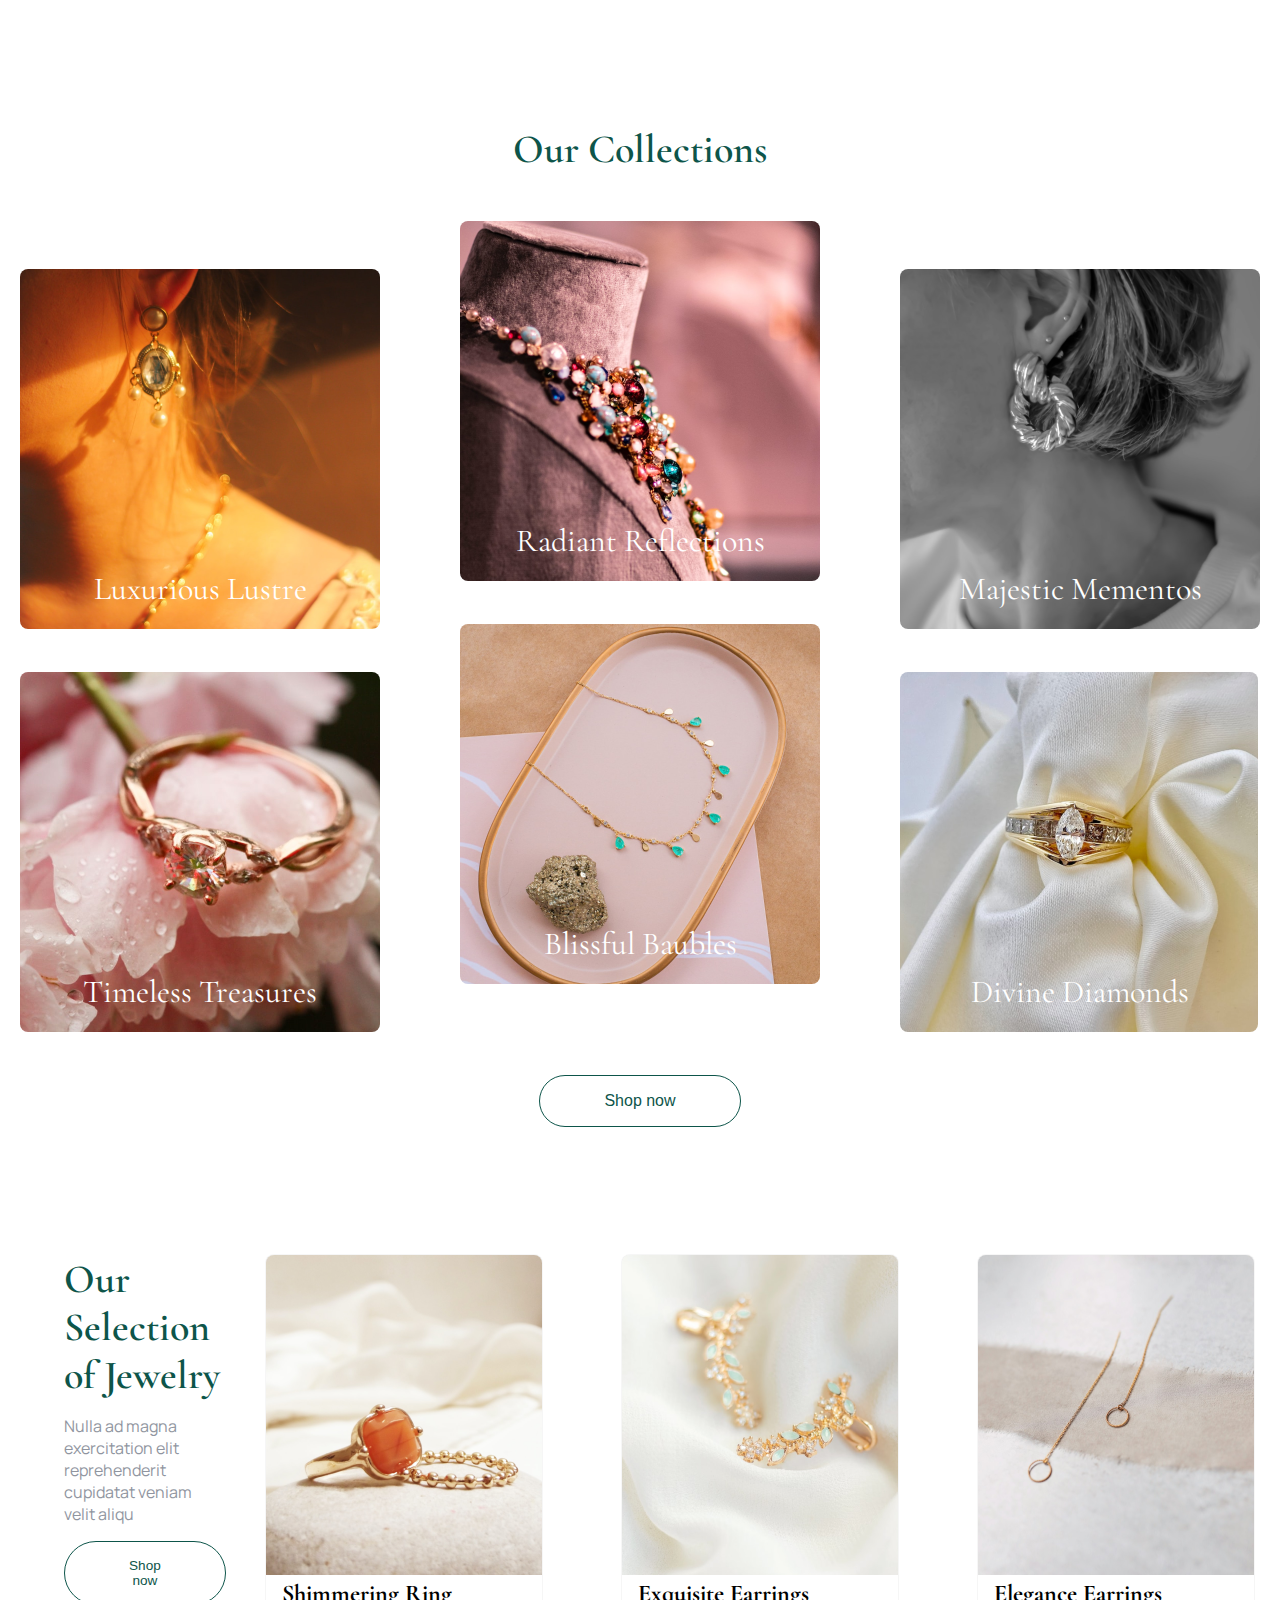
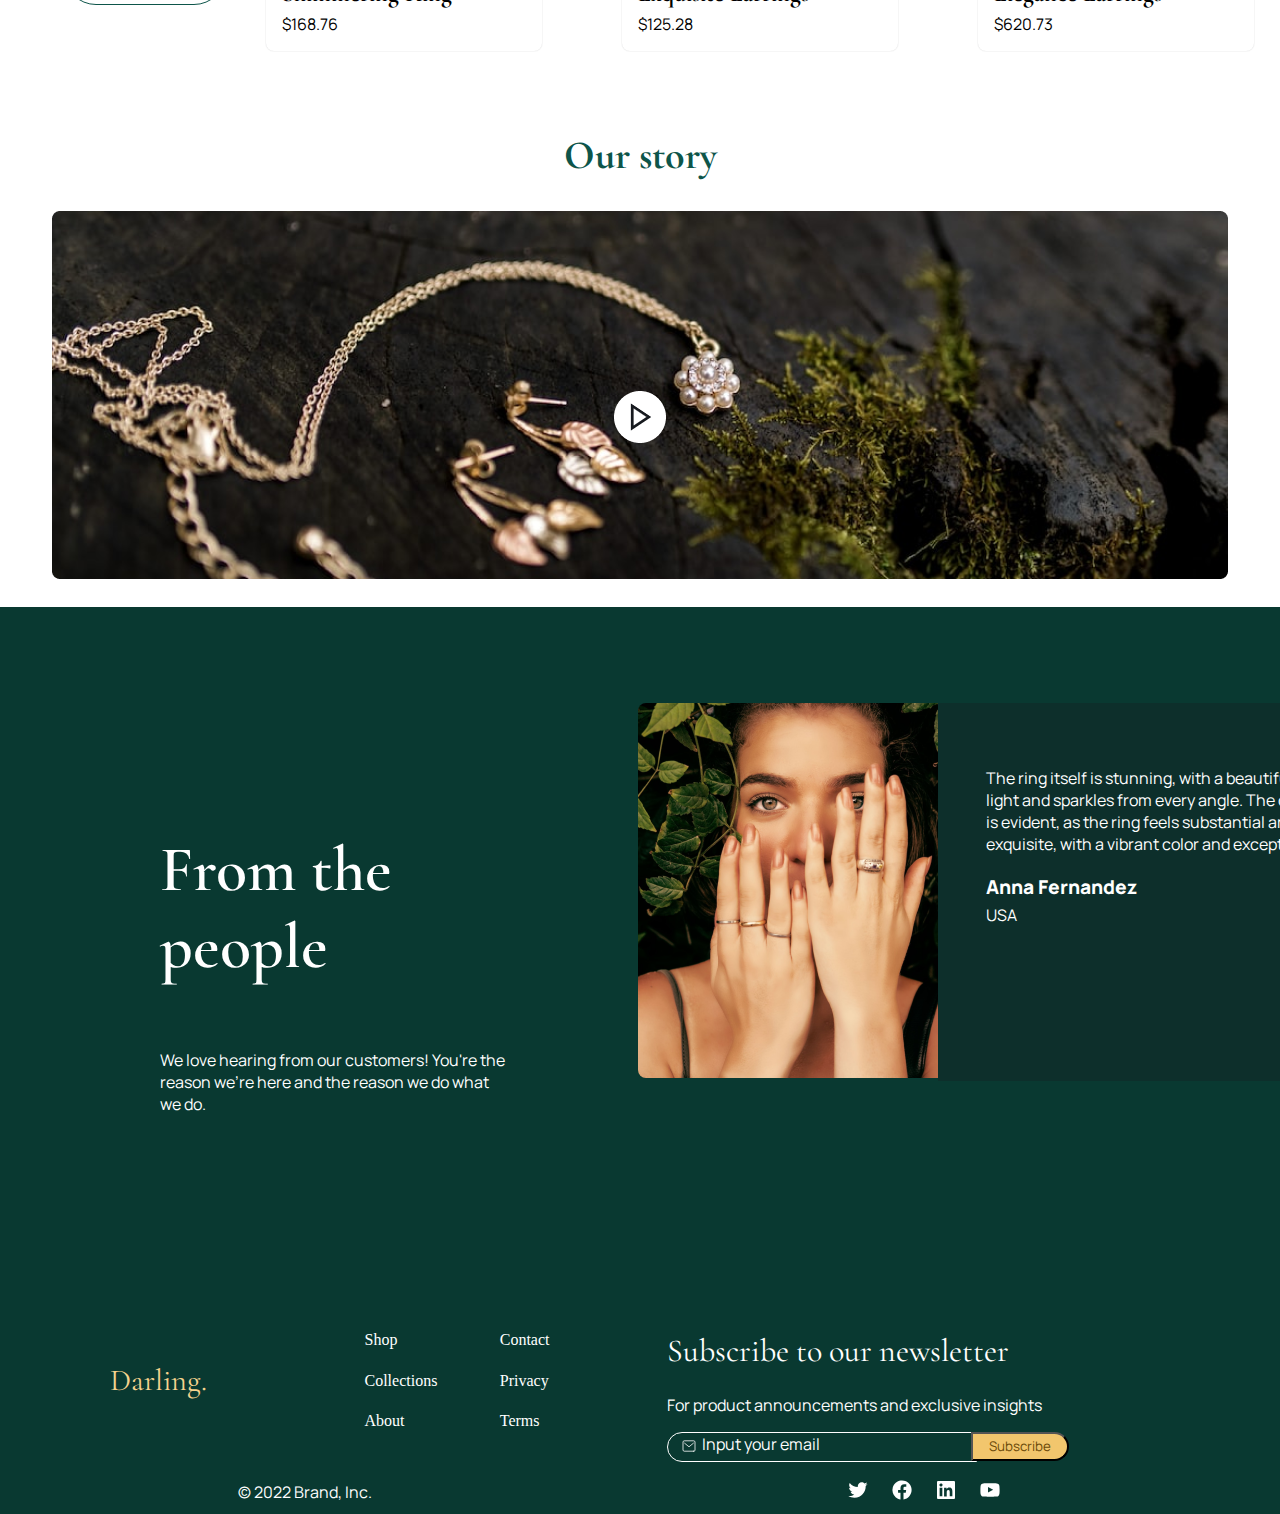
==== commit e47e5ed0: "Html y css Pag 2: Our products" ====
--- a/index.html
+++ b/index.html
@@ -3,7 +3,8 @@
   <head>
     <meta charset="UTF-8" />
     <meta name="viewport" content="width=device-width, initial-scale=1.0" />
-    <link rel="stylesheet" href="./styles.css" />
+    <link rel="stylesheet" href="./css/styles.css" />
+    <link rel="stylesheet" href="./css/index.css" />
     <link rel="preconnect" href="https://fonts.googleapis.com" />
     <link rel="preconnect" href="https://fonts.gstatic.com" crossorigin />
     <link
@@ -74,6 +75,9 @@
             </svg>
           </a>
         </ul>
+        <figure class="header__mobilenav">
+          <img src="./assets/icon-bar.png" alt="navBar Mobile" />
+        </figure>
       </nav>
     </header>
 
@@ -241,23 +245,23 @@
     </section>
 
     <section class="our-customers">
-      <div id="people">
-        <div>
-          <span class="title">From the people</span>
-        </div>
-        <div>
-          <p class="text">
+      <div class="customers-block">
+        <div class="customers-title title">
+          <p>From the people</p>
+        </div>
+        <div class="customers-text text">
+          <p>
             We love hearing from our customers! You're the reason we're here and
             the reason we do what we do.
           </p>
         </div>
       </div>
-      <div id="experiences">
-        <div>
-          <img id="face" src="./assets/Image 16.png" alt="customer" />
-        </div>
-        <div>
-          <p id="text-experiences" class="text">
+      <div class="customers-block-2 text">
+        <div class="customers-image">
+          <img src="./assets/Image 16.png" alt="customer" />
+        </div>
+        <div class="customers-text-image">
+          <p id="text">
             The ring itself is stunning, with a beautiful design that catches
             the light and sparkles from every angle. The quality of the
             materials used is evident, as the ring feels substantial and
@@ -268,11 +272,17 @@
           <p id="country" class="text">USA</p>
         </div>
       </div>
-      <div>
-        <img id="icono-play-1" src="./assets/icon-button 3.png" alt="play-1" />
-      </div>
-      <div>
-        <img id="icono-play-2" src="./assets/icon-button4.png" alt="play-2" />
+      <div class="play-customers">
+        <div>
+          <img
+            id="icono-play-1"
+            src="./assets/icon-button 3.png"
+            alt="play-1"
+          />
+        </div>
+        <div>
+          <img id="icono-play-2" src="./assets/icon-button4.png" alt="play-2" />
+        </div>
       </div>
     </section>
 
--- a/css/styles.css
+++ b/css/styles.css
@@ -0,0 +1,162 @@
+body {
+  margin: 0;
+  padding: 0;
+  box-sizing: border-box;
+}
+
+header {
+  display: flex;
+  justify-content: space-between;
+  align-items: center;
+  background: #093931;
+  padding: 0.5rem 6.9rem;
+}
+
+.title {
+  font-family: "Cormorant Garamond", serif;
+}
+
+.text {
+  font-family: "Manrope", sans-serif;
+}
+
+.site-title {
+  color: #f5d38e;
+  font-size: 1.9rem;
+}
+
+a {
+  text-decoration: none;
+}
+
+nav a {
+  color: #ffff;
+  padding: 0.7rem;
+}
+
+.header__mobilenav {
+  display: none;
+}
+
+nav a:hover {
+  color: #f5d38e;
+}
+
+.subscribe {
+  display: flex;
+  justify-content: space-between;
+  align-items: center;
+  background: #093931;
+  padding: 0.5rem 6.9rem;
+}
+
+.navegation-footer {
+  display: flex;
+  flex-direction: column;
+}
+
+.subscribe nav {
+  display: flex;
+  justify-content: space-between;
+}
+
+.suscription {
+  display: flex;
+  flex-direction: column;
+  margin-right: 8rem;
+}
+
+#suscription-title {
+  color: #fff;
+  font-weight: 400;
+  font-size: 2rem;
+  margin-bottom: 0.5rem;
+}
+
+#suscription-text {
+  color: #fff;
+  font-weight: 400;
+  font-size: 1rem;
+}
+
+input {
+  display: flex;
+  flex-direction: column;
+  border-radius: 1.1rem 0 0 1.1rem;
+  border: 1px solid #fff;
+  background: rgba(0, 0, 0, 0);
+  padding: 0.5rem 8.2rem 0.3rem 0rem;
+}
+
+.input svg {
+  position: absolute;
+  margin-left: 0.9rem;
+  margin-top: -1.5rem;
+}
+
+label {
+  color: #fff;
+  margin-left: 2.2rem;
+  margin-top: -1.8rem;
+  position: absolute;
+}
+
+.suscription button {
+  position: absolute;
+  border-radius: 0 1.1rem 1.1rem 0;
+  background: #f2c66d;
+  margin-left: 19rem;
+  margin-top: -1.9rem;
+  padding: 0.24rem 1rem 0.24rem 1rem;
+  color: #6b4a09;
+}
+
+footer {
+  display: flex;
+  justify-content: space-between;
+  background: #093931;
+  align-items: center;
+  padding: 0.5rem 6.9rem;
+}
+
+footer span {
+  color: #fff;
+  margin-left: 8rem;
+  font-size: 1rem;
+  font-weight: 400;
+}
+
+.iconos-footer {
+  padding-right: 10rem;
+}
+
+footer a {
+  padding: 0.5rem;
+}
+
+@media only screen and (max-width: 540px) {
+  header nav a {
+    display: none;
+  }
+
+  .header__mobilenav {
+    display: block;
+  }
+
+  .header__mobilenav img {
+    width: 2.5rem;
+  }
+
+  .suscription {
+    margin-left: -29rem;
+    margin-top: 20rem;
+  }
+
+  footer {
+    flex-direction: column;
+  }
+
+  .iconos-footer {
+    display: flex;
+  }
+}--- a/css/index.css
+++ b/css/index.css
@@ -0,0 +1,328 @@
+.active {
+  color: #f5d38e;
+  border-bottom: solid #f5d38e;
+  border-radius: 0.12rem;
+}
+
+.main {
+  display: flex;
+  justify-content: space-around;
+  background: #093931;
+  background-image: url(/proyecto_joyeria/assets/olas_blancas.png);
+  background-size: 120rem 40rem;
+  background-repeat: no-repeat;
+  padding: 2rem;
+
+}
+
+.main-block {
+  width: 50vw;
+}
+
+.main-block p {
+  color: #f5d38e;
+  font-size: 4.5rem;
+  margin-bottom: 3rem;
+}
+
+.main-text {
+  padding: 0rem 9rem;
+}
+
+.button {
+  border-radius: 2rem;
+  border: 0.09rem solid;
+  padding: 1rem 4rem;
+}
+
+.main-block button {
+  background: #093931;
+  border-color: #fff;
+  color: #ffff;
+  font-size: 1.2rem;
+}
+
+.main-image {
+  display: flex;
+  align-items: center;
+}
+
+#main-video {
+  margin-left: -7rem;
+}
+
+#main-play {
+  margin-left: -10rem;
+}
+
+.advantages {
+  display: flex;
+  justify-content: space-around;
+  padding: 4rem 4rem;
+}
+
+.icono-text {
+  color: #9095a0;
+  text-align: center;
+  width: 17.2rem;
+}
+
+.advantages figure {
+  align-items: center;
+  padding-left: 4rem;
+}
+
+.icono-title {
+  color: #171a1f;
+  font-size: 1.3rem;
+  text-align: center;
+  font-weight: 600;
+}
+
+.product-selection {
+  display: flex;
+  justify-content: space-around;
+  padding: 4rem 4rem;
+}
+
+.products {
+  display: flex;
+}
+
+.style-span {
+  color: #0d554a;
+  font-size: 2.5rem;
+  font-weight: 600;
+}
+
+.shop-selection {
+  width: 13.5vw;
+}
+
+.shop-text {
+  color: #9095a0;
+}
+
+.product-selection button {
+  background: #fff;
+  border-color: #0d554a;
+  color: #0d554a;
+  font-size: 0.85rem;
+}
+
+.product {
+  border-radius: 0.5rem;
+  background: #fff;
+  box-shadow: 0 0 0.1rem 0 rgba(23, 26, 31, 0.07),
+    0 0 0.1rem 0 rgba(23, 26, 31, 0.12);
+  margin-top: 0;
+}
+
+.product-image {
+  border-top-left-radius: 0.5rem;
+  border-top-right-radius: 0.5rem;
+}
+
+.products figcaption {
+  font-weight: 900;
+  font-size: 1.5rem;
+  margin-left: 1rem;
+}
+
+.products p {
+  margin-left: 1rem;
+  margin-top: 0.3rem;
+  font-size: 1rem;
+}
+
+.collections { 
+  flex-direction: column;
+  display: flex;
+  align-items: center;
+  padding: 4rem;
+}
+
+.images {
+  display: flex;
+}
+
+.collections-images-1 {
+  padding-top: 3rem;
+}
+
+.images figcaption {
+  font-size: 2rem;
+  color: #fff;
+  text-align: center;
+  margin-top: -4rem;
+}
+
+.collection-product {
+  margin-bottom: 4rem;
+}
+
+.collection-product img {
+  border-radius: 0.5rem;
+}
+
+#collections-title {
+  margin: 2rem 0;
+}
+
+.collections button {
+  background: #fff;
+  border-color: #0d554a;
+  color: #0d554a;
+  font-size: 1rem;
+}
+
+.story {
+  display: flex;
+  flex-direction: column;
+  align-items: center;
+}
+
+.story span {
+  color: #0d554a;
+  font-size: 2.5rem;
+  font-weight: 1000;
+  padding-bottom: 2rem;
+}
+
+#video-button {
+  margin-top: -12rem;
+  margin-bottom: 10rem;
+}
+
+.our-customers {
+  display: flex;
+  justify-content: space-around;
+  background: #093931;
+  padding: 2rem;
+}
+
+.customers-block {
+  padding: 8rem;
+}
+
+.customers-block p {
+  color: #fff;
+}
+
+.customers-title {
+  font-size: 4rem;
+  font-weight: 600;
+}
+
+.customers-text p {
+  width: 350px;
+}
+
+.customers-image img {
+  border-top-left-radius: 0.5rem;
+  border-bottom-left-radius: 0.5rem;
+}
+
+.customers-block-2 {
+  display: flex;
+  color: #fff;
+  padding-right: 10rem;
+  padding-top: 4rem;
+  margin-right: 8rem;
+}
+
+.customers-text-image {
+  background: rgba(23, 26, 31, 0.3);
+  width: 31.25rem;
+  height: 20.6rem;
+  border-top-right-radius: 0.5rem;
+  border-bottom-right-radius: 0.5rem;
+  padding-left: 3rem;
+  padding-right: 3rem; 
+  padding-top: 3rem;
+}
+
+#name {
+  font-size: 1.2rem;
+  font-weight: 1000;
+  margin-bottom: 0.2rem;
+}
+
+#country {
+  margin-top: 0rem;
+}
+
+.play-customers {
+  display: flex;
+  gap: 1rem;
+  margin-top: 26rem;
+  padding-right: 10rem;
+  margin-left: -30rem;
+}
+
+@media only screen and (max-width: 540px) {
+  .main {
+    flex-direction: column;
+  }
+
+  .main-text {
+    max-width: 30vw;
+  }
+
+  .main-image img {
+    max-width: 60vw;
+  }
+
+  .advantages {
+    flex-direction: column;
+    align-items: center;
+  }
+
+  .product-selection {
+    flex-direction: column;
+    align-items: center;
+  }
+
+  .product-image {
+    width: 7rem;
+  }
+
+  .images img {
+    width: 7rem;
+    gap: 0.1rem;
+  }
+
+  .shop-selection {
+    min-width: 60vw;
+    padding-bottom: 1rem;
+  }
+
+  .story img {
+    max-width: 90vw;
+  }
+
+  #video-button {
+    margin-top: -5.5rem;
+  }
+
+  .our-customers {
+    flex-direction: column;
+    align-items: center;
+  }
+
+  .customers-block-2 {
+    flex-direction: column;
+    max-width: 20vw;
+  }
+
+  .customers-text-image {
+    max-width: 40vw;
+  }
+
+  .play-customers {
+    align-items: center;
+    margin-top: 0.5rem;
+    margin-left: 3rem;
+  }
+
+}